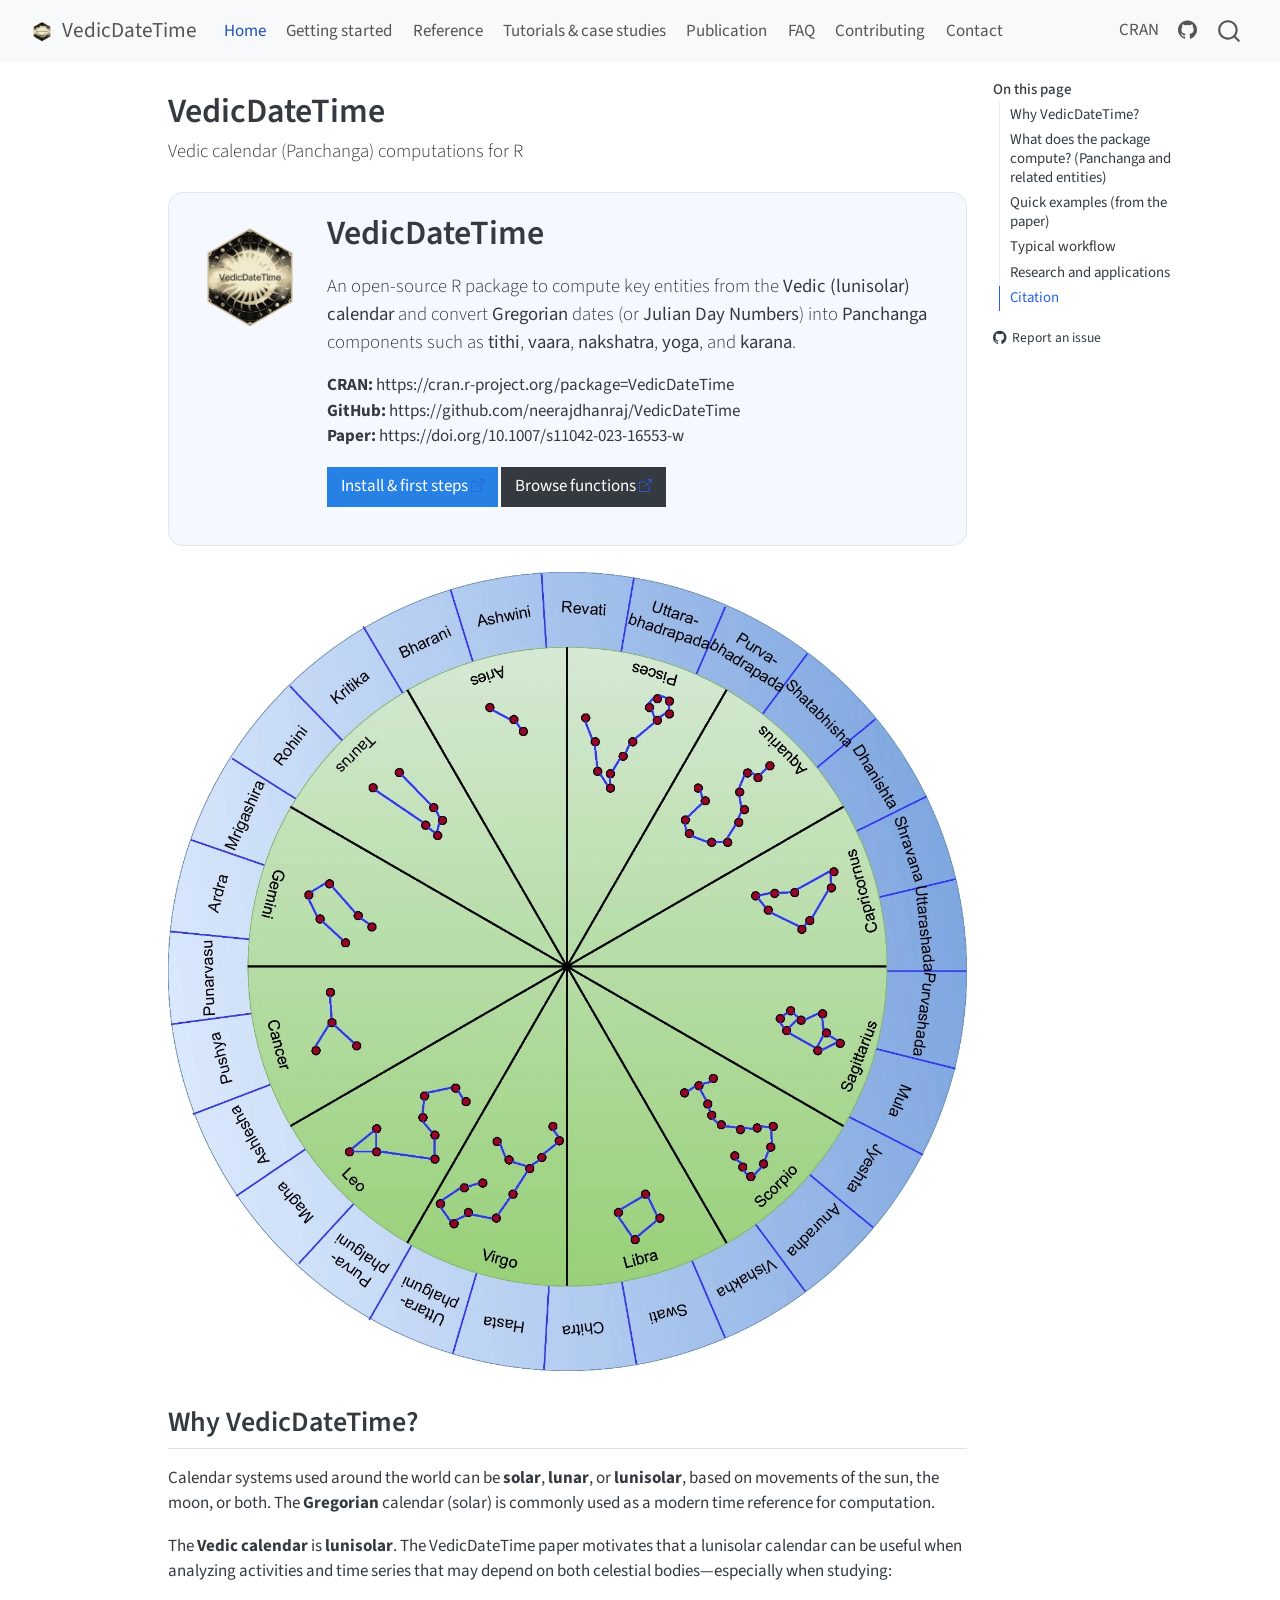
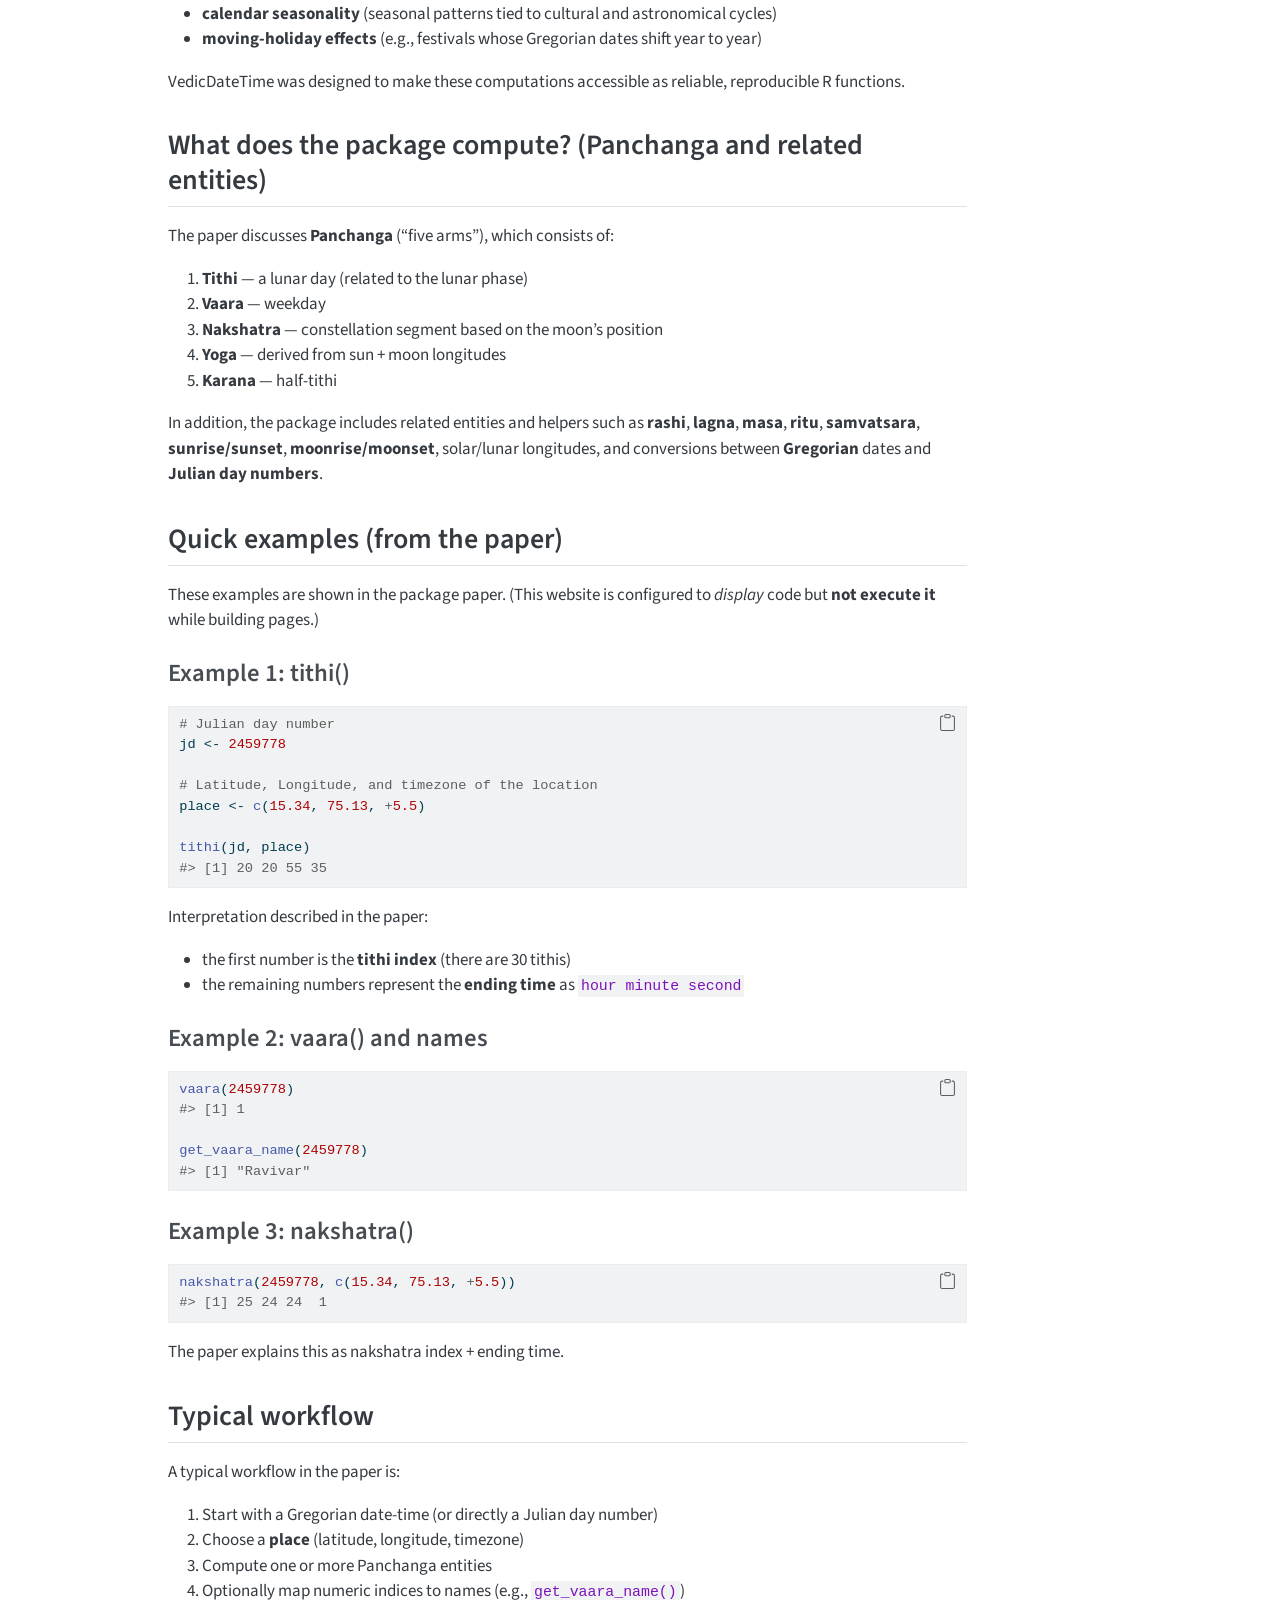
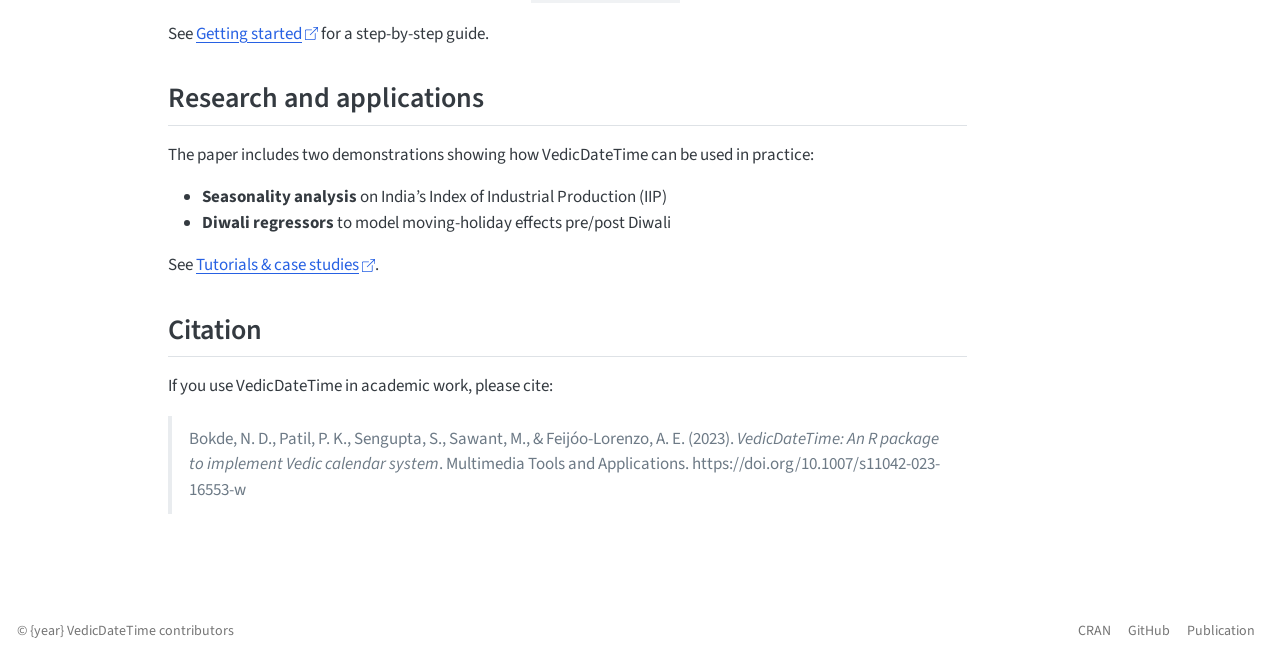
==== docs/index.html @ 9e8a294d "new" ====
<!DOCTYPE html>
<html xmlns="http://www.w3.org/1999/xhtml" lang="en" xml:lang="en"><head>

<meta charset="utf-8">
<meta name="generator" content="quarto-1.9.37">

<meta name="viewport" content="width=device-width, initial-scale=1.0, user-scalable=yes">


<title>VedicDateTime</title>
<style>
/* Default styles provided by pandoc.
** See https://pandoc.org/MANUAL.html#variables-for-html for config info.
*/
code{white-space: pre-wrap;}
span.smallcaps{font-variant: small-caps;}
div.columns{display: flex; gap: min(4vw, 1.5em);}
div.column{flex: auto; overflow-x: auto;}
div.hanging-indent{margin-left: 1.5em; text-indent: -1.5em;}
ul.task-list{list-style: none;}
ul.task-list li input[type="checkbox"] {
  width: 0.8em;
  margin: 0 0.8em 0.2em -1em; /* quarto-specific, see https://github.com/quarto-dev/quarto-cli/issues/4556 */ 
  vertical-align: middle;
}
/* CSS for syntax highlighting */
html { -webkit-text-size-adjust: 100%; }
pre > code.sourceCode { white-space: pre; position: relative; }
pre > code.sourceCode > span { display: inline-block; line-height: 1.25; }
pre > code.sourceCode > span:empty { height: 1.2em; }
.sourceCode { overflow: visible; }
code.sourceCode > span { color: inherit; text-decoration: inherit; }
div.sourceCode { margin: 1em 0; }
pre.sourceCode { margin: 0; }
@media screen {
div.sourceCode { overflow: auto; }
}
@media print {
pre > code.sourceCode { white-space: pre-wrap; }
pre > code.sourceCode > span { text-indent: -5em; padding-left: 5em; }
}
pre.numberSource code
  { counter-reset: source-line 0; }
pre.numberSource code > span
  { position: relative; left: -4em; counter-increment: source-line; }
pre.numberSource code > span > a:first-child::before
  { content: counter(source-line);
    position: relative; left: -1em; text-align: right; vertical-align: baseline;
    border: none; display: inline-block;
    -webkit-touch-callout: none; -webkit-user-select: none;
    -khtml-user-select: none; -moz-user-select: none;
    -ms-user-select: none; user-select: none;
    padding: 0 4px; width: 4em;
  }
pre.numberSource { margin-left: 3em;  padding-left: 4px; }
div.sourceCode
  {   }
@media screen {
pre > code.sourceCode > span > a:first-child::before { text-decoration: underline; }
}
</style>


<script src="site_libs/quarto-nav/quarto-nav.js"></script>
<script src="site_libs/quarto-nav/headroom.min.js"></script>
<script src="site_libs/clipboard/clipboard.min.js"></script>
<script src="site_libs/quarto-search/autocomplete.umd.js"></script>
<script src="site_libs/quarto-search/fuse.min.js"></script>
<script src="site_libs/quarto-search/quarto-search.js"></script>
<meta name="quarto:offset" content="./">
<link href="./assets/VedicDateTimeLOGO2.png" rel="icon" type="image/png">
<script src="site_libs/quarto-html/quarto.js" type="module"></script>
<script src="site_libs/quarto-html/tabsets/tabsets.js" type="module"></script>
<script src="site_libs/quarto-html/popper.min.js"></script>
<script src="site_libs/quarto-html/tippy.umd.min.js"></script>
<script src="site_libs/quarto-html/anchor.min.js"></script>
<link href="site_libs/quarto-html/tippy.css" rel="stylesheet">
<link href="site_libs/quarto-html/quarto-syntax-highlighting-7f8f88aac4f3542376d5c11b86a4c14d.css" rel="stylesheet" id="quarto-text-highlighting-styles">
<script src="site_libs/bootstrap/bootstrap.min.js"></script>
<link href="site_libs/bootstrap/bootstrap-icons.css" rel="stylesheet">
<link href="site_libs/bootstrap/bootstrap-2c169b83e1fc2996b25bcc8774810429.min.css" rel="stylesheet" append-hash="true" id="quarto-bootstrap" data-mode="light">
<script id="quarto-search-options" type="application/json">{
  "location": "navbar",
  "copy-button": false,
  "collapse-after": 3,
  "panel-placement": "end",
  "type": "overlay",
  "limit": 50,
  "keyboard-shortcut": [
    "f",
    "/",
    "s"
  ],
  "show-item-context": false,
  "language": {
    "search-no-results-text": "No results",
    "search-matching-documents-text": "matching documents",
    "search-copy-link-title": "Copy link to search",
    "search-hide-matches-text": "Hide additional matches",
    "search-more-match-text": "more match in this document",
    "search-more-matches-text": "more matches in this document",
    "search-clear-button-title": "Clear",
    "search-text-placeholder": "",
    "search-detached-cancel-button-title": "Cancel",
    "search-submit-button-title": "Submit",
    "search-label": "Search"
  }
}</script>


<link rel="stylesheet" href="styles.css">
</head>

<body class="nav-fixed quarto-light">

<div id="quarto-search-results"></div>
  <header id="quarto-header" class="headroom fixed-top">
    <nav class="navbar navbar-expand-lg " data-bs-theme="dark">
      <div class="navbar-container container-fluid">
      <div class="navbar-brand-container mx-auto">
    <a href="./index.html" class="navbar-brand navbar-brand-logo">
    <img src="./assets/VedicDateTimeLOGO2.png" alt="" class="navbar-logo light-content">
    <img src="./assets/VedicDateTimeLOGO2.png" alt="" class="navbar-logo dark-content">
    </a>
    <a class="navbar-brand" href="./index.html">
    <span class="navbar-title">VedicDateTime</span>
    </a>
  </div>
            <div id="quarto-search" class="" title="Search"></div>
          <button class="navbar-toggler" type="button" data-bs-toggle="collapse" data-bs-target="#navbarCollapse" aria-controls="navbarCollapse" role="menu" aria-expanded="false" aria-label="Toggle navigation" onclick="if (window.quartoToggleHeadroom) { window.quartoToggleHeadroom(); }">
  <span class="navbar-toggler-icon"></span>
</button>
          <div class="collapse navbar-collapse" id="navbarCollapse">
            <ul class="navbar-nav navbar-nav-scroll me-auto">
  <li class="nav-item">
    <a class="nav-link active" href="./index.html" aria-current="page"> 
<span class="menu-text">Home</span></a>
  </li>  
  <li class="nav-item">
    <a class="nav-link" href="./getting-started.html"> 
<span class="menu-text">Getting started</span></a>
  </li>  
  <li class="nav-item">
    <a class="nav-link" href="./reference.html"> 
<span class="menu-text">Reference</span></a>
  </li>  
  <li class="nav-item">
    <a class="nav-link" href="./articles.html"> 
<span class="menu-text">Tutorials &amp; case studies</span></a>
  </li>  
  <li class="nav-item">
    <a class="nav-link" href="./publications.html"> 
<span class="menu-text">Publication</span></a>
  </li>  
  <li class="nav-item">
    <a class="nav-link" href="./faq.html"> 
<span class="menu-text">FAQ</span></a>
  </li>  
  <li class="nav-item">
    <a class="nav-link" href="./contributing.html"> 
<span class="menu-text">Contributing</span></a>
  </li>  
  <li class="nav-item">
    <a class="nav-link" href="./contact.html"> 
<span class="menu-text">Contact</span></a>
  </li>  
</ul>
            <ul class="navbar-nav navbar-nav-scroll ms-auto">
  <li class="nav-item">
    <a class="nav-link" href="https://cran.r-project.org/package=VedicDateTime"> 
<span class="menu-text">CRAN</span></a>
  </li>  
  <li class="nav-item compact">
    <a class="nav-link" href="https://github.com/neerajdhanraj/VedicDateTime"> <i class="bi bi-github" role="img">
</i> 
<span class="menu-text"></span></a>
  </li>  
</ul>
          </div> <!-- /navcollapse -->
            <div class="quarto-navbar-tools">
</div>
      </div> <!-- /container-fluid -->
    </nav>
</header>
<!-- content -->
<div id="quarto-content" class="quarto-container page-columns page-rows-contents page-layout-article page-navbar">
<!-- sidebar -->
<!-- margin-sidebar -->
    <div id="quarto-margin-sidebar" class="sidebar margin-sidebar">
        <nav id="TOC" role="doc-toc" class="toc-active">
    <h2 id="toc-title">On this page</h2>
   
  <ul>
  <li><a href="#why-vedicdatetime" id="toc-why-vedicdatetime" class="nav-link active" data-scroll-target="#why-vedicdatetime">Why VedicDateTime?</a></li>
  <li><a href="#what-does-the-package-compute-panchanga-and-related-entities" id="toc-what-does-the-package-compute-panchanga-and-related-entities" class="nav-link" data-scroll-target="#what-does-the-package-compute-panchanga-and-related-entities">What does the package compute? (Panchanga and related entities)</a></li>
  <li><a href="#quick-examples-from-the-paper" id="toc-quick-examples-from-the-paper" class="nav-link" data-scroll-target="#quick-examples-from-the-paper">Quick examples (from the paper)</a>
  <ul class="collapse">
  <li><a href="#example-1-tithi" id="toc-example-1-tithi" class="nav-link" data-scroll-target="#example-1-tithi">Example 1: tithi()</a></li>
  <li><a href="#example-2-vaara-and-names" id="toc-example-2-vaara-and-names" class="nav-link" data-scroll-target="#example-2-vaara-and-names">Example 2: vaara() and names</a></li>
  <li><a href="#example-3-nakshatra" id="toc-example-3-nakshatra" class="nav-link" data-scroll-target="#example-3-nakshatra">Example 3: nakshatra()</a></li>
  </ul></li>
  <li><a href="#typical-workflow" id="toc-typical-workflow" class="nav-link" data-scroll-target="#typical-workflow">Typical workflow</a></li>
  <li><a href="#research-and-applications" id="toc-research-and-applications" class="nav-link" data-scroll-target="#research-and-applications">Research and applications</a></li>
  <li><a href="#citation" id="toc-citation" class="nav-link" data-scroll-target="#citation">Citation</a></li>
  </ul>
<div class="toc-actions"><ul><li><a href="https://github.com/neerajdhanraj/VedicDateTime/issues/new" class="toc-action"><i class="bi bi-github"></i>Report an issue</a></li></ul></div></nav>
    </div>
<!-- main -->
<main class="content" id="quarto-document-content">

<header id="title-block-header" class="quarto-title-block default">
<div class="quarto-title">
<h1 class="title">VedicDateTime</h1>
<p class="subtitle lead">Vedic calendar (Panchanga) computations for R</p>
</div>



<div class="quarto-title-meta">

    
  
    
  </div>
  


</header>


<div class="hero">
<p><img src="assets/VedicDateTimeLOGO2.png" class="img-fluid" width="120"></p>
<section id="vedicdatetime" class="level1">
<h1>VedicDateTime</h1>
<p class="lead">
An open-source R package to compute key entities from the <b>Vedic (lunisolar) calendar</b> and convert <b>Gregorian</b> dates (or <b>Julian Day Numbers</b>) into <b>Panchanga</b> components such as <b>tithi</b>, <b>vaara</b>, <b>nakshatra</b>, <b>yoga</b>, and <b>karana</b>.
</p>
<p><strong>CRAN:</strong> https://cran.r-project.org/package=VedicDateTime<br>
<strong>GitHub:</strong> https://github.com/neerajdhanraj/VedicDateTime<br>
<strong>Paper:</strong> https://doi.org/10.1007/s11042-023-16553-w</p>
<p><a href="./getting-started.html" class="btn btn-primary">Install &amp; first steps</a> <a href="./reference.html" class="btn btn-secondary">Browse functions</a></p>
</section>
</div>
<p><img src="assets/clipboard-2026-05-11_10-09-35.png" class="img-fluid" alt="Screenshot"></p>
<section id="why-vedicdatetime" class="level2">
<h2 class="anchored" data-anchor-id="why-vedicdatetime">Why VedicDateTime?</h2>
<p>Calendar systems used around the world can be <strong>solar</strong>, <strong>lunar</strong>, or <strong>lunisolar</strong>, based on movements of the sun, the moon, or both. The <strong>Gregorian</strong> calendar (solar) is commonly used as a modern time reference for computation.</p>
<p>The <strong>Vedic calendar</strong> is <strong>lunisolar</strong>. The VedicDateTime paper motivates that a lunisolar calendar can be useful when analyzing activities and time series that may depend on both celestial bodies—especially when studying:</p>
<ul>
<li><strong>calendar seasonality</strong> (seasonal patterns tied to cultural and astronomical cycles)</li>
<li><strong>moving-holiday effects</strong> (e.g., festivals whose Gregorian dates shift year to year)</li>
</ul>
<p>VedicDateTime was designed to make these computations accessible as reliable, reproducible R functions.</p>
</section>
<section id="what-does-the-package-compute-panchanga-and-related-entities" class="level2">
<h2 class="anchored" data-anchor-id="what-does-the-package-compute-panchanga-and-related-entities">What does the package compute? (Panchanga and related entities)</h2>
<p>The paper discusses <strong>Panchanga</strong> (“five arms”), which consists of:</p>
<ol type="1">
<li><strong>Tithi</strong> — a lunar day (related to the lunar phase)</li>
<li><strong>Vaara</strong> — weekday</li>
<li><strong>Nakshatra</strong> — constellation segment based on the moon’s position</li>
<li><strong>Yoga</strong> — derived from sun + moon longitudes</li>
<li><strong>Karana</strong> — half-tithi</li>
</ol>
<p>In addition, the package includes related entities and helpers such as <strong>rashi</strong>, <strong>lagna</strong>, <strong>masa</strong>, <strong>ritu</strong>, <strong>samvatsara</strong>, <strong>sunrise/sunset</strong>, <strong>moonrise/moonset</strong>, solar/lunar longitudes, and conversions between <strong>Gregorian</strong> dates and <strong>Julian day numbers</strong>.</p>
</section>
<section id="quick-examples-from-the-paper" class="level2">
<h2 class="anchored" data-anchor-id="quick-examples-from-the-paper">Quick examples (from the paper)</h2>
<p>These examples are shown in the package paper. (This website is configured to <em>display</em> code but <strong>not execute it</strong> while building pages.)</p>
<section id="example-1-tithi" class="level3">
<h3 class="anchored" data-anchor-id="example-1-tithi">Example 1: tithi()</h3>
<div class="code-copy-outer-scaffold"><div class="sourceCode" id="cb1"><pre class="sourceCode r code-with-copy"><code class="sourceCode r"><span id="cb1-1"><a href="#cb1-1" aria-hidden="true" tabindex="-1"></a><span class="co"># Julian day number</span></span>
<span id="cb1-2"><a href="#cb1-2" aria-hidden="true" tabindex="-1"></a>jd <span class="ot">&lt;-</span> <span class="dv">2459778</span></span>
<span id="cb1-3"><a href="#cb1-3" aria-hidden="true" tabindex="-1"></a></span>
<span id="cb1-4"><a href="#cb1-4" aria-hidden="true" tabindex="-1"></a><span class="co"># Latitude, Longitude, and timezone of the location</span></span>
<span id="cb1-5"><a href="#cb1-5" aria-hidden="true" tabindex="-1"></a>place <span class="ot">&lt;-</span> <span class="fu">c</span>(<span class="fl">15.34</span>, <span class="fl">75.13</span>, <span class="sc">+</span><span class="fl">5.5</span>)</span>
<span id="cb1-6"><a href="#cb1-6" aria-hidden="true" tabindex="-1"></a></span>
<span id="cb1-7"><a href="#cb1-7" aria-hidden="true" tabindex="-1"></a><span class="fu">tithi</span>(jd, place)</span>
<span id="cb1-8"><a href="#cb1-8" aria-hidden="true" tabindex="-1"></a><span class="co">#&gt; [1] 20 20 55 35</span></span></code></pre></div><button title="Copy to Clipboard" class="code-copy-button"><i class="bi"></i></button></div>
<p>Interpretation described in the paper:</p>
<ul>
<li>the first number is the <strong>tithi index</strong> (there are 30 tithis)</li>
<li>the remaining numbers represent the <strong>ending time</strong> as <code>hour minute second</code></li>
</ul>
</section>
<section id="example-2-vaara-and-names" class="level3">
<h3 class="anchored" data-anchor-id="example-2-vaara-and-names">Example 2: vaara() and names</h3>
<div class="code-copy-outer-scaffold"><div class="sourceCode" id="cb2"><pre class="sourceCode r code-with-copy"><code class="sourceCode r"><span id="cb2-1"><a href="#cb2-1" aria-hidden="true" tabindex="-1"></a><span class="fu">vaara</span>(<span class="dv">2459778</span>)</span>
<span id="cb2-2"><a href="#cb2-2" aria-hidden="true" tabindex="-1"></a><span class="co">#&gt; [1] 1</span></span>
<span id="cb2-3"><a href="#cb2-3" aria-hidden="true" tabindex="-1"></a></span>
<span id="cb2-4"><a href="#cb2-4" aria-hidden="true" tabindex="-1"></a><span class="fu">get_vaara_name</span>(<span class="dv">2459778</span>)</span>
<span id="cb2-5"><a href="#cb2-5" aria-hidden="true" tabindex="-1"></a><span class="co">#&gt; [1] "Ravivar"</span></span></code></pre></div><button title="Copy to Clipboard" class="code-copy-button"><i class="bi"></i></button></div>
</section>
<section id="example-3-nakshatra" class="level3">
<h3 class="anchored" data-anchor-id="example-3-nakshatra">Example 3: nakshatra()</h3>
<div class="code-copy-outer-scaffold"><div class="sourceCode" id="cb3"><pre class="sourceCode r code-with-copy"><code class="sourceCode r"><span id="cb3-1"><a href="#cb3-1" aria-hidden="true" tabindex="-1"></a><span class="fu">nakshatra</span>(<span class="dv">2459778</span>, <span class="fu">c</span>(<span class="fl">15.34</span>, <span class="fl">75.13</span>, <span class="sc">+</span><span class="fl">5.5</span>))</span>
<span id="cb3-2"><a href="#cb3-2" aria-hidden="true" tabindex="-1"></a><span class="co">#&gt; [1] 25 24 24  1</span></span></code></pre></div><button title="Copy to Clipboard" class="code-copy-button"><i class="bi"></i></button></div>
<p>The paper explains this as nakshatra index + ending time.</p>
</section>
</section>
<section id="typical-workflow" class="level2">
<h2 class="anchored" data-anchor-id="typical-workflow">Typical workflow</h2>
<p>A typical workflow in the paper is:</p>
<ol type="1">
<li>Start with a Gregorian date-time (or directly a Julian day number)</li>
<li>Choose a <strong>place</strong> (latitude, longitude, timezone)</li>
<li>Compute one or more Panchanga entities</li>
<li>Optionally map numeric indices to names (e.g., <code>get_vaara_name()</code>)</li>
</ol>
<p>See <a href="./getting-started.html">Getting started</a> for a step-by-step guide.</p>
</section>
<section id="research-and-applications" class="level2">
<h2 class="anchored" data-anchor-id="research-and-applications">Research and applications</h2>
<p>The paper includes two demonstrations showing how VedicDateTime can be used in practice:</p>
<ul>
<li><strong>Seasonality analysis</strong> on India’s Index of Industrial Production (IIP)</li>
<li><strong>Diwali regressors</strong> to model moving-holiday effects pre/post Diwali</li>
</ul>
<p>See <a href="./articles.html">Tutorials &amp; case studies</a>.</p>
</section>
<section id="citation" class="level2">
<h2 class="anchored" data-anchor-id="citation">Citation</h2>
<p>If you use VedicDateTime in academic work, please cite:</p>
<blockquote class="blockquote">
<p>Bokde, N. D., Patil, P. K., Sengupta, S., Sawant, M., &amp; Feijóo-Lorenzo, A. E. (2023). <em>VedicDateTime: An R package to implement Vedic calendar system</em>. Multimedia Tools and Applications. https://doi.org/10.1007/s11042-023-16553-w</p>
</blockquote>


</section>

</main> <!-- /main -->
<script id="quarto-html-after-body" type="application/javascript">
  window.document.addEventListener("DOMContentLoaded", function (event) {
    const icon = "";
    const anchorJS = new window.AnchorJS();
    anchorJS.options = {
      placement: 'right',
      icon: icon
    };
    anchorJS.add('.anchored');
    const isCodeAnnotation = (el) => {
      for (const clz of el.classList) {
        if (clz.startsWith('code-annotation-')) {                     
          return true;
        }
      }
      return false;
    }
    const onCopySuccess = function(e) {
      // button target
      const button = e.trigger;
      // don't keep focus
      button.blur();
      // flash "checked"
      button.classList.add('code-copy-button-checked');
      var currentTitle = button.getAttribute("title");
      button.setAttribute("title", "Copied!");
      let tooltip;
      if (window.bootstrap) {
        button.setAttribute("data-bs-toggle", "tooltip");
        button.setAttribute("data-bs-placement", "left");
        button.setAttribute("data-bs-title", "Copied!");
        tooltip = new bootstrap.Tooltip(button, 
          { trigger: "manual", 
            customClass: "code-copy-button-tooltip",
            offset: [0, -8]});
        tooltip.show();    
      }
      setTimeout(function() {
        if (tooltip) {
          tooltip.hide();
          button.removeAttribute("data-bs-title");
          button.removeAttribute("data-bs-toggle");
          button.removeAttribute("data-bs-placement");
        }
        button.setAttribute("title", currentTitle);
        button.classList.remove('code-copy-button-checked');
      }, 1000);
      // clear code selection
      e.clearSelection();
    }
    const getTextToCopy = function(trigger) {
      const outerScaffold = trigger.parentElement.cloneNode(true);
      const codeEl = outerScaffold.querySelector('code');
      for (const childEl of codeEl.children) {
        if (isCodeAnnotation(childEl)) {
          childEl.remove();
        }
      }
      return codeEl.innerText;
    }
    const clipboard = new window.ClipboardJS('.code-copy-button:not([data-in-quarto-modal])', {
      text: getTextToCopy
    });
    clipboard.on('success', onCopySuccess);
    if (window.document.getElementById('quarto-embedded-source-code-modal')) {
      const clipboardModal = new window.ClipboardJS('.code-copy-button[data-in-quarto-modal]', {
        text: getTextToCopy,
        container: window.document.getElementById('quarto-embedded-source-code-modal')
      });
      clipboardModal.on('success', onCopySuccess);
    }
      var localhostRegex = new RegExp(/^(?:http|https):\/\/localhost\:?[0-9]*\//);
      var mailtoRegex = new RegExp(/^mailto:/);
        var filterRegex = new RegExp("https:\/\/neerajdhanraj\.github\.io\/VedicDateTime\/");
      var isInternal = (href) => {
          return filterRegex.test(href) || localhostRegex.test(href) || mailtoRegex.test(href);
      }
      // Inspect non-navigation links and adorn them if external
     var links = window.document.querySelectorAll('a[href]:not(.nav-link):not(.navbar-brand):not(.toc-action):not(.sidebar-link):not(.sidebar-item-toggle):not(.pagination-link):not(.no-external):not([aria-hidden]):not(.dropdown-item):not(.quarto-navigation-tool):not(.about-link)');
      for (var i=0; i<links.length; i++) {
        const link = links[i];
        if (!isInternal(link.href)) {
          // undo the damage that might have been done by quarto-nav.js in the case of
          // links that we want to consider external
          if (link.dataset.originalHref !== undefined) {
            link.href = link.dataset.originalHref;
          }
            // target, if specified
            link.setAttribute("target", "_blank");
            if (link.getAttribute("rel") === null) {
              link.setAttribute("rel", "noopener");
            }
            // default icon
            link.classList.add("external");
        }
      }
    function tippyHover(el, contentFn, onTriggerFn, onUntriggerFn) {
      const config = {
        allowHTML: true,
        maxWidth: 500,
        delay: 100,
        arrow: false,
        appendTo: function(el) {
            return el.parentElement;
        },
        interactive: true,
        interactiveBorder: 10,
        theme: 'quarto',
        placement: 'bottom-start',
      };
      if (contentFn) {
        config.content = contentFn;
      }
      if (onTriggerFn) {
        config.onTrigger = onTriggerFn;
      }
      if (onUntriggerFn) {
        config.onUntrigger = onUntriggerFn;
      }
      window.tippy(el, config); 
    }
    const noterefs = window.document.querySelectorAll('a[role="doc-noteref"]');
    for (var i=0; i<noterefs.length; i++) {
      const ref = noterefs[i];
      tippyHover(ref, function() {
        // use id or data attribute instead here
        let href = ref.getAttribute('data-footnote-href') || ref.getAttribute('href');
        try { href = new URL(href).hash; } catch {}
        const id = href.replace(/^#\/?/, "");
        const note = window.document.getElementById(id);
        if (note) {
          return note.innerHTML;
        } else {
          return "";
        }
      });
    }
    const xrefs = window.document.querySelectorAll('a.quarto-xref');
    const processXRef = (id, note) => {
      // Strip column container classes
      const stripColumnClz = (el) => {
        el.classList.remove("page-full", "page-columns");
        if (el.children) {
          for (const child of el.children) {
            stripColumnClz(child);
          }
        }
      }
      stripColumnClz(note)
      if (id === null || id.startsWith('sec-')) {
        // Special case sections, only their first couple elements
        const container = document.createElement("div");
        if (note.children && note.children.length > 2) {
          container.appendChild(note.children[0].cloneNode(true));
          for (let i = 1; i < note.children.length; i++) {
            const child = note.children[i];
            if (child.tagName === "P" && child.innerText === "") {
              continue;
            } else {
              container.appendChild(child.cloneNode(true));
              break;
            }
          }
          if (window.Quarto?.typesetMath) {
            window.Quarto.typesetMath(container);
          }
          return container.innerHTML
        } else {
          if (window.Quarto?.typesetMath) {
            window.Quarto.typesetMath(note);
          }
          return note.innerHTML;
        }
      } else {
        // Remove any anchor links if they are present
        const anchorLink = note.querySelector('a.anchorjs-link');
        if (anchorLink) {
          anchorLink.remove();
        }
        if (window.Quarto?.typesetMath) {
          window.Quarto.typesetMath(note);
        }
        if (note.classList.contains("callout")) {
          return note.outerHTML;
        } else {
          return note.innerHTML;
        }
      }
    }
    for (var i=0; i<xrefs.length; i++) {
      const xref = xrefs[i];
      tippyHover(xref, undefined, function(instance) {
        instance.disable();
        let url = xref.getAttribute('href');
        let hash = undefined; 
        if (url.startsWith('#')) {
          hash = url;
        } else {
          try { hash = new URL(url).hash; } catch {}
        }
        if (hash) {
          const id = hash.replace(/^#\/?/, "");
          const note = window.document.getElementById(id);
          if (note !== null) {
            try {
              const html = processXRef(id, note.cloneNode(true));
              instance.setContent(html);
            } finally {
              instance.enable();
              instance.show();
            }
          } else {
            // See if we can fetch this
            fetch(url.split('#')[0])
            .then(res => res.text())
            .then(html => {
              const parser = new DOMParser();
              const htmlDoc = parser.parseFromString(html, "text/html");
              const note = htmlDoc.getElementById(id);
              if (note !== null) {
                const html = processXRef(id, note);
                instance.setContent(html);
              } 
            }).finally(() => {
              instance.enable();
              instance.show();
            });
          }
        } else {
          // See if we can fetch a full url (with no hash to target)
          // This is a special case and we should probably do some content thinning / targeting
          fetch(url)
          .then(res => res.text())
          .then(html => {
            const parser = new DOMParser();
            const htmlDoc = parser.parseFromString(html, "text/html");
            const note = htmlDoc.querySelector('main.content');
            if (note !== null) {
              // This should only happen for chapter cross references
              // (since there is no id in the URL)
              // remove the first header
              if (note.children.length > 0 && note.children[0].tagName === "HEADER") {
                note.children[0].remove();
              }
              const html = processXRef(null, note);
              instance.setContent(html);
            } 
          }).finally(() => {
            instance.enable();
            instance.show();
          });
        }
      }, function(instance) {
      });
    }
        let selectedAnnoteEl;
        const selectorForAnnotation = ( cell, annotation) => {
          let cellAttr = 'data-code-cell="' + cell + '"';
          let lineAttr = 'data-code-annotation="' +  annotation + '"';
          const selector = 'span[' + cellAttr + '][' + lineAttr + ']';
          return selector;
        }
        const selectCodeLines = (annoteEl) => {
          const doc = window.document;
          const targetCell = annoteEl.getAttribute("data-target-cell");
          const targetAnnotation = annoteEl.getAttribute("data-target-annotation");
          const annoteSpan = window.document.querySelector(selectorForAnnotation(targetCell, targetAnnotation));
          const lines = annoteSpan.getAttribute("data-code-lines").split(",");
          const lineIds = lines.map((line) => {
            return targetCell + "-" + line;
          })
          let top = null;
          let height = null;
          let parent = null;
          if (lineIds.length > 0) {
              //compute the position of the single el (top and bottom and make a div)
              const el = window.document.getElementById(lineIds[0]);
              top = el.offsetTop;
              height = el.offsetHeight;
              parent = el.parentElement.parentElement;
            if (lineIds.length > 1) {
              const lastEl = window.document.getElementById(lineIds[lineIds.length - 1]);
              const bottom = lastEl.offsetTop + lastEl.offsetHeight;
              height = bottom - top;
            }
            if (top !== null && height !== null && parent !== null) {
              // cook up a div (if necessary) and position it 
              let div = window.document.getElementById("code-annotation-line-highlight");
              if (div === null) {
                div = window.document.createElement("div");
                div.setAttribute("id", "code-annotation-line-highlight");
                div.style.position = 'absolute';
                parent.appendChild(div);
              }
              div.style.top = top - 2 + "px";
              div.style.height = height + 4 + "px";
              div.style.left = 0;
              let gutterDiv = window.document.getElementById("code-annotation-line-highlight-gutter");
              if (gutterDiv === null) {
                gutterDiv = window.document.createElement("div");
                gutterDiv.setAttribute("id", "code-annotation-line-highlight-gutter");
                gutterDiv.style.position = 'absolute';
                const codeCell = window.document.getElementById(targetCell);
                const gutter = codeCell.querySelector('.code-annotation-gutter');
                gutter.appendChild(gutterDiv);
              }
              gutterDiv.style.top = top - 2 + "px";
              gutterDiv.style.height = height + 4 + "px";
            }
            selectedAnnoteEl = annoteEl;
          }
        };
        const unselectCodeLines = () => {
          const elementsIds = ["code-annotation-line-highlight", "code-annotation-line-highlight-gutter"];
          elementsIds.forEach((elId) => {
            const div = window.document.getElementById(elId);
            if (div) {
              div.remove();
            }
          });
          selectedAnnoteEl = undefined;
        };
          // Handle positioning of the toggle
      window.addEventListener(
        "resize",
        throttle(() => {
          elRect = undefined;
          if (selectedAnnoteEl) {
            selectCodeLines(selectedAnnoteEl);
          }
        }, 10)
      );
      function throttle(fn, ms) {
      let throttle = false;
      let timer;
        return (...args) => {
          if(!throttle) { // first call gets through
              fn.apply(this, args);
              throttle = true;
          } else { // all the others get throttled
              if(timer) clearTimeout(timer); // cancel #2
              timer = setTimeout(() => {
                fn.apply(this, args);
                timer = throttle = false;
              }, ms);
          }
        };
      }
        // Attach click handler to the DT
        const annoteDls = window.document.querySelectorAll('dt[data-target-cell]');
        for (const annoteDlNode of annoteDls) {
          annoteDlNode.addEventListener('click', (event) => {
            const clickedEl = event.target;
            if (clickedEl !== selectedAnnoteEl) {
              unselectCodeLines();
              const activeEl = window.document.querySelector('dt[data-target-cell].code-annotation-active');
              if (activeEl) {
                activeEl.classList.remove('code-annotation-active');
              }
              selectCodeLines(clickedEl);
              clickedEl.classList.add('code-annotation-active');
            } else {
              // Unselect the line
              unselectCodeLines();
              clickedEl.classList.remove('code-annotation-active');
            }
          });
        }
    const findCites = (el) => {
      const parentEl = el.parentElement;
      if (parentEl) {
        const cites = parentEl.dataset.cites;
        if (cites) {
          return {
            el,
            cites: cites.split(' ')
          };
        } else {
          return findCites(el.parentElement)
        }
      } else {
        return undefined;
      }
    };
    var bibliorefs = window.document.querySelectorAll('a[role="doc-biblioref"]');
    for (var i=0; i<bibliorefs.length; i++) {
      const ref = bibliorefs[i];
      const citeInfo = findCites(ref);
      if (citeInfo) {
        tippyHover(citeInfo.el, function() {
          var popup = window.document.createElement('div');
          citeInfo.cites.forEach(function(cite) {
            var citeDiv = window.document.createElement('div');
            citeDiv.classList.add('hanging-indent');
            citeDiv.classList.add('csl-entry');
            var biblioDiv = window.document.getElementById('ref-' + cite);
            if (biblioDiv) {
              citeDiv.innerHTML = biblioDiv.innerHTML;
            }
            popup.appendChild(citeDiv);
          });
          return popup.innerHTML;
        });
      }
    }
  });
  </script>
</div> <!-- /content -->
<footer class="footer">
  <div class="nav-footer">
    <div class="nav-footer-left">
<p>© {year} VedicDateTime contributors</p>
</div>   
    <div class="nav-footer-center">
      &nbsp;
    <div class="toc-actions d-sm-block d-md-none"><ul><li><a href="https://github.com/neerajdhanraj/VedicDateTime/issues/new" class="toc-action"><i class="bi bi-github"></i>Report an issue</a></li></ul></div></div>
    <div class="nav-footer-right">
      <ul class="footer-items list-unstyled">
    <li class="nav-item">
    <a class="nav-link" href="https://cran.r-project.org/package=VedicDateTime">
<p>CRAN</p>
</a>
  </li>  
    <li class="nav-item">
    <a class="nav-link" href="https://github.com/neerajdhanraj/VedicDateTime">
<p>GitHub</p>
</a>
  </li>  
    <li class="nav-item">
    <a class="nav-link" href="./publications.html">
<p>Publication</p>
</a>
  </li>  
</ul>
    </div>
  </div>
</footer>




</body></html>
---- docs/site_libs/quarto-html/tippy.css ----
.tippy-box[data-animation=fade][data-state=hidden]{opacity:0}[data-tippy-root]{max-width:calc(100vw - 10px)}.tippy-box{position:relative;background-color:#333;color:#fff;border-radius:4px;font-size:14px;line-height:1.4;white-space:normal;outline:0;transition-property:transform,visibility,opacity}.tippy-box[data-placement^=top]>.tippy-arrow{bottom:0}.tippy-box[data-placement^=top]>.tippy-arrow:before{bottom:-7px;left:0;border-width:8px 8px 0;border-top-color:initial;transform-origin:center top}.tippy-box[data-placement^=bottom]>.tippy-arrow{top:0}.tippy-box[data-placement^=bottom]>.tippy-arrow:before{top:-7px;left:0;border-width:0 8px 8px;border-bottom-color:initial;transform-origin:center bottom}.tippy-box[data-placement^=left]>.tippy-arrow{right:0}.tippy-box[data-placement^=left]>.tippy-arrow:before{border-width:8px 0 8px 8px;border-left-color:initial;right:-7px;transform-origin:center left}.tippy-box[data-placement^=right]>.tippy-arrow{left:0}.tippy-box[data-placement^=right]>.tippy-arrow:before{left:-7px;border-width:8px 8px 8px 0;border-right-color:initial;transform-origin:center right}.tippy-box[data-inertia][data-state=visible]{transition-timing-function:cubic-bezier(.54,1.5,.38,1.11)}.tippy-arrow{width:16px;height:16px;color:#333}.tippy-arrow:before{content:"";position:absolute;border-color:transparent;border-style:solid}.tippy-content{position:relative;padding:5px 9px;z-index:1}
---- docs/site_libs/quarto-html/quarto-syntax-highlighting-7f8f88aac4f3542376d5c11b86a4c14d.css ----
/* quarto syntax highlight colors */
:root {
  --quarto-hl-ot-color: #003B4F;
  --quarto-hl-at-color: #657422;
  --quarto-hl-ss-color: #20794D;
  --quarto-hl-an-color: #5E5E5E;
  --quarto-hl-fu-color: #4758AB;
  --quarto-hl-st-color: #20794D;
  --quarto-hl-cf-color: #003B4F;
  --quarto-hl-op-color: #5E5E5E;
  --quarto-hl-er-color: #AD0000;
  --quarto-hl-bn-color: #AD0000;
  --quarto-hl-al-color: #AD0000;
  --quarto-hl-va-color: #111111;
  --quarto-hl-bu-color: inherit;
  --quarto-hl-ex-color: inherit;
  --quarto-hl-pp-color: #AD0000;
  --quarto-hl-in-color: #5E5E5E;
  --quarto-hl-vs-color: #20794D;
  --quarto-hl-wa-color: #5E5E5E;
  --quarto-hl-do-color: #5E5E5E;
  --quarto-hl-im-color: #00769E;
  --quarto-hl-ch-color: #20794D;
  --quarto-hl-dt-color: #AD0000;
  --quarto-hl-fl-color: #AD0000;
  --quarto-hl-co-color: #5E5E5E;
  --quarto-hl-cv-color: #5E5E5E;
  --quarto-hl-cn-color: #8f5902;
  --quarto-hl-sc-color: #5E5E5E;
  --quarto-hl-dv-color: #AD0000;
  --quarto-hl-kw-color: #003B4F;
}

/* other quarto variables */
:root {
  --quarto-font-monospace: SFMono-Regular, Menlo, Monaco, Consolas, "Liberation Mono", "Courier New", monospace;
}

/* syntax highlight based on Pandoc's rules */
pre > code.sourceCode > span {
  color: #003B4F;
}

code.sourceCode > span {
  color: #003B4F;
}

div.sourceCode,
div.sourceCode pre.sourceCode {
  color: #003B4F;
}

/* Normal */
code span {
  color: #003B4F;
}

/* Alert */
code span.al {
  color: #AD0000;
  font-style: inherit;
}

/* Annotation */
code span.an {
  color: #5E5E5E;
  font-style: inherit;
}

/* Attribute */
code span.at {
  color: #657422;
  font-style: inherit;
}

/* BaseN */
code span.bn {
  color: #AD0000;
  font-style: inherit;
}

/* BuiltIn */
code span.bu {
  font-style: inherit;
}

/* ControlFlow */
code span.cf {
  color: #003B4F;
  font-weight: bold;
  font-style: inherit;
}

/* Char */
code span.ch {
  color: #20794D;
  font-style: inherit;
}

/* Constant */
code span.cn {
  color: #8f5902;
  font-style: inherit;
}

/* Comment */
code span.co {
  color: #5E5E5E;
  font-style: inherit;
}

/* CommentVar */
code span.cv {
  color: #5E5E5E;
  font-style: italic;
}

/* Documentation */
code span.do {
  color: #5E5E5E;
  font-style: italic;
}

/* DataType */
code span.dt {
  color: #AD0000;
  font-style: inherit;
}

/* DecVal */
code span.dv {
  color: #AD0000;
  font-style: inherit;
}

/* Error */
code span.er {
  color: #AD0000;
  font-style: inherit;
}

/* Extension */
code span.ex {
  font-style: inherit;
}

/* Float */
code span.fl {
  color: #AD0000;
  font-style: inherit;
}

/* Function */
code span.fu {
  color: #4758AB;
  font-style: inherit;
}

/* Import */
code span.im {
  color: #00769E;
  font-style: inherit;
}

/* Information */
code span.in {
  color: #5E5E5E;
  font-style: inherit;
}

/* Keyword */
code span.kw {
  color: #003B4F;
  font-weight: bold;
  font-style: inherit;
}

/* Operator */
code span.op {
  color: #5E5E5E;
  font-style: inherit;
}

/* Other */
code span.ot {
  color: #003B4F;
  font-style: inherit;
}

/* Preprocessor */
code span.pp {
  color: #AD0000;
  font-style: inherit;
}

/* SpecialChar */
code span.sc {
  color: #5E5E5E;
  font-style: inherit;
}

/* SpecialString */
code span.ss {
  color: #20794D;
  font-style: inherit;
}

/* String */
code span.st {
  color: #20794D;
  font-style: inherit;
}

/* Variable */
code span.va {
  color: #111111;
  font-style: inherit;
}

/* VerbatimString */
code span.vs {
  color: #20794D;
  font-style: inherit;
}

/* Warning */
code span.wa {
  color: #5E5E5E;
  font-style: italic;
}

.prevent-inlining {
  content: "</";
}

/*# sourceMappingURL=789ad8cd35626ba772517505b42a116e.css.map */
---- docs/styles.css ----
/* VedicDateTime website custom styling */

/* Layout helpers */
.hero {
  display: grid;
  grid-template-columns: 120px 1fr;
  gap: 1rem;
  padding: 1.25rem;
  border: 1px solid rgba(0,0,0,0.08);
  border-radius: 0.9rem;
  background: rgba(13,110,253,0.04);
  margin-bottom: 1.5rem;
}

.hero img {
  width: 120px;
  height: auto;
}

.hero h1 {
  margin-top: 0;
}

.lead {
  font-size: 1.1rem;
}

.callout-note {
  border-left: 0.35rem solid rgba(13,110,253,0.75);
}

/* Card grid */
.cards {
  display: grid;
  grid-template-columns: repeat(auto-fit, minmax(230px, 1fr));
  gap: 1rem;
  margin: 1rem 0 1.5rem 0;
}

.card {
  border: 1px solid rgba(0,0,0,0.08);
  border-radius: 0.75rem;
  padding: 1rem;
  background: #fff;
}

.card h3 {
  margin-top: 0;
}

.small {
  font-size: 0.95em;
}

/* Improve code block readability */
pre code {
  font-size: 0.92em;
}

/* Make images responsive */
img {
  max-width: 100%;
  height: auto;
}
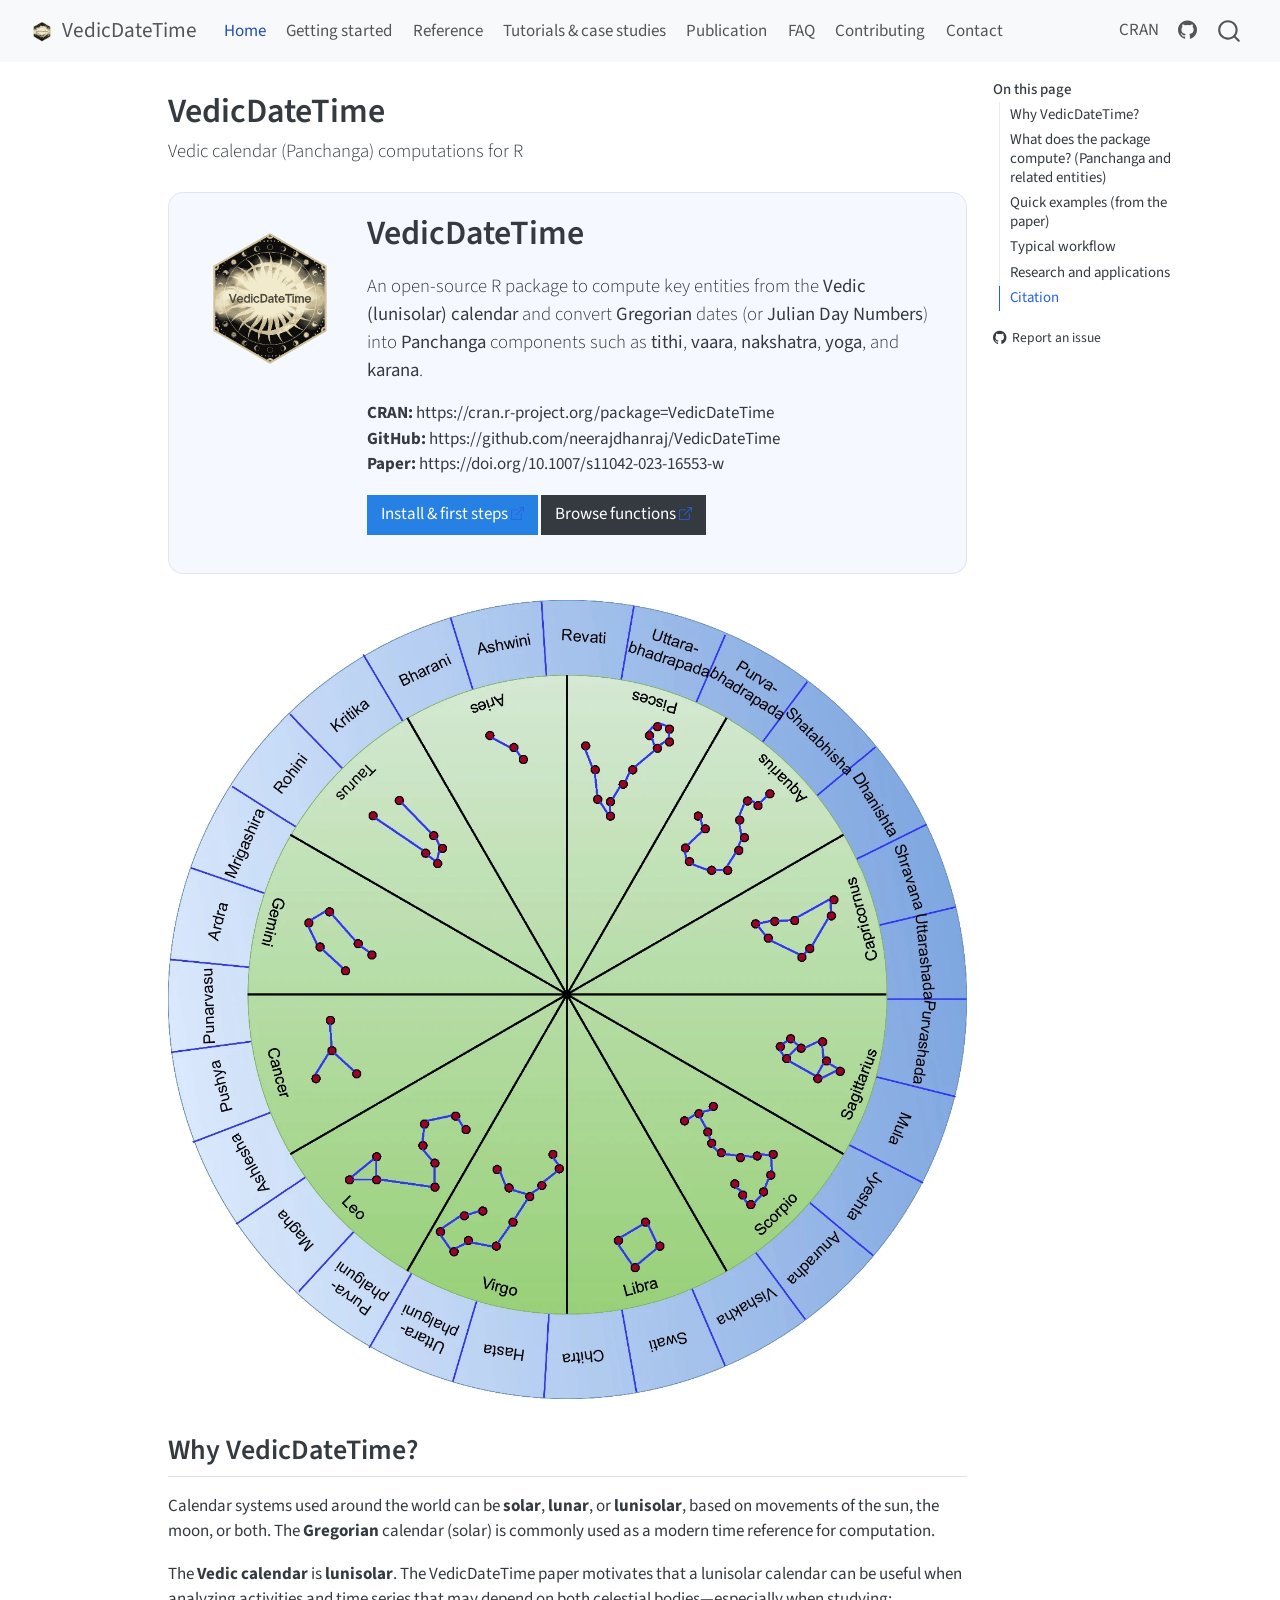
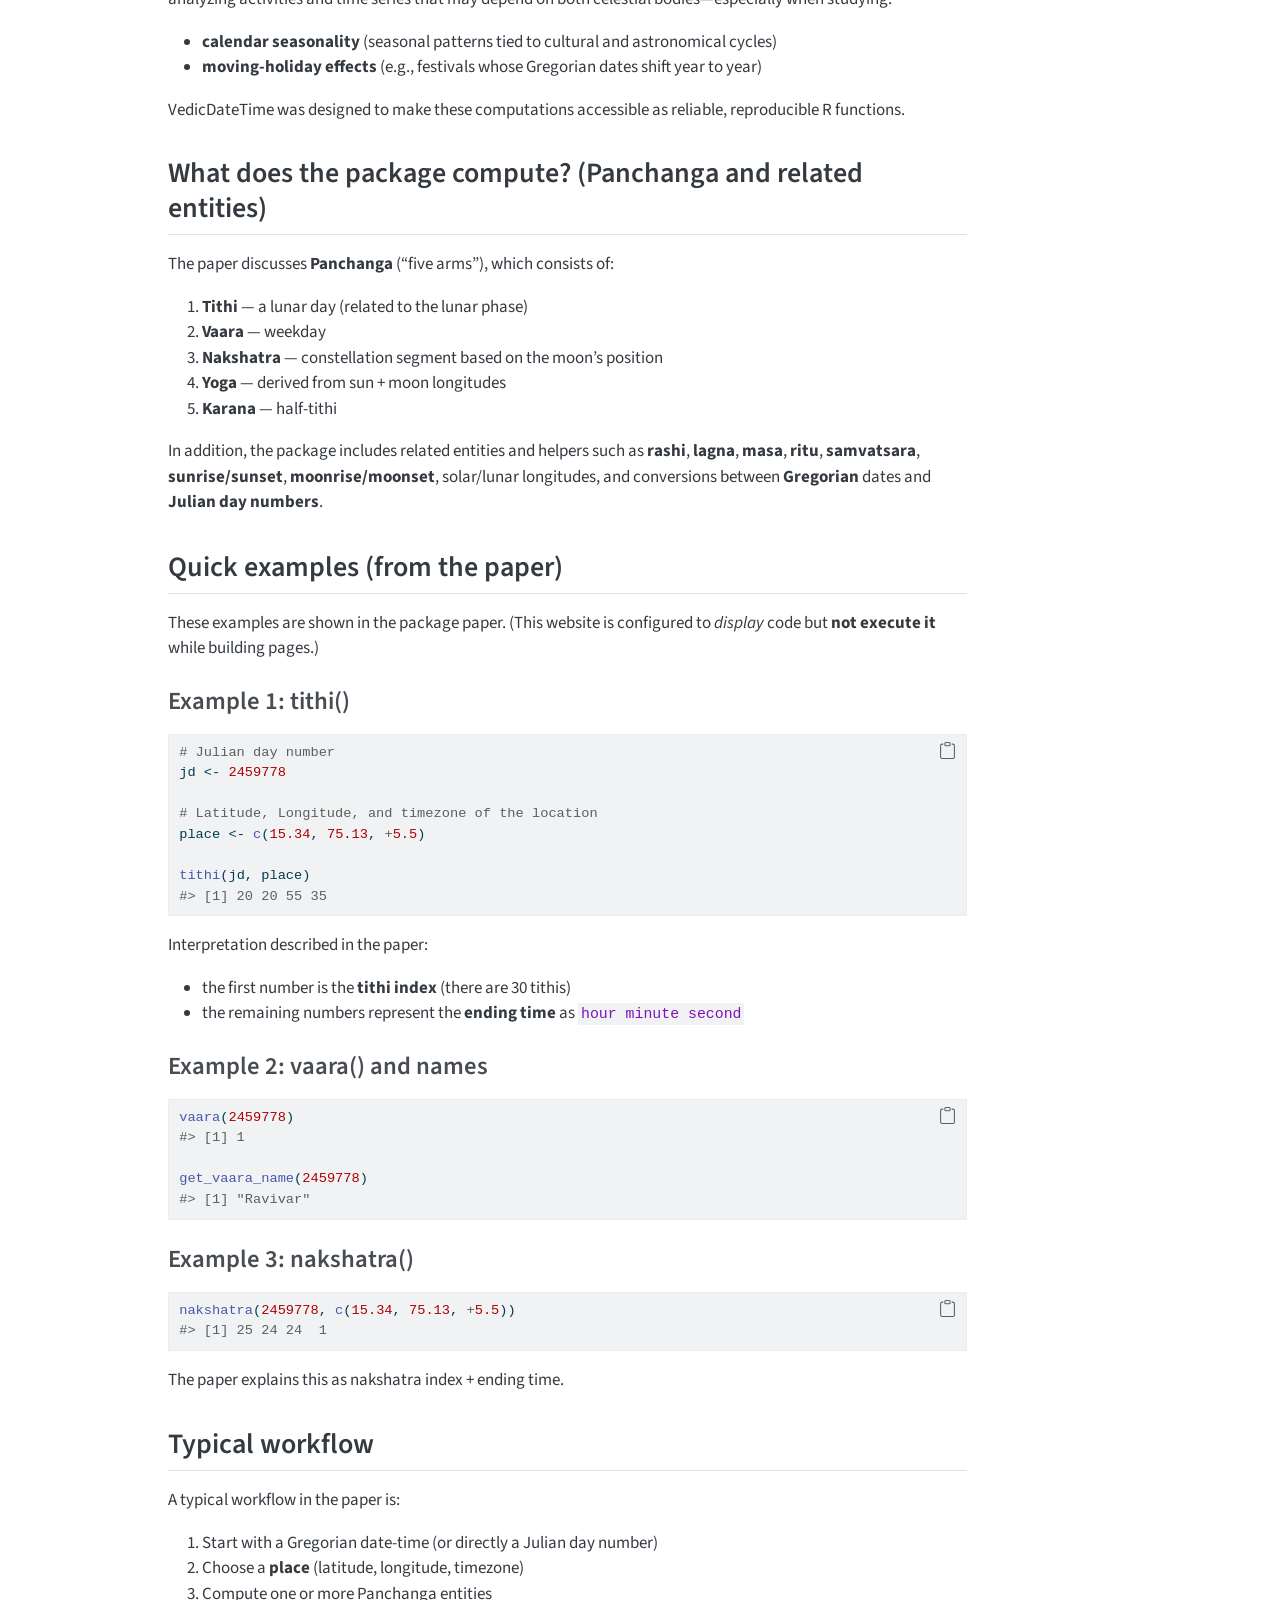
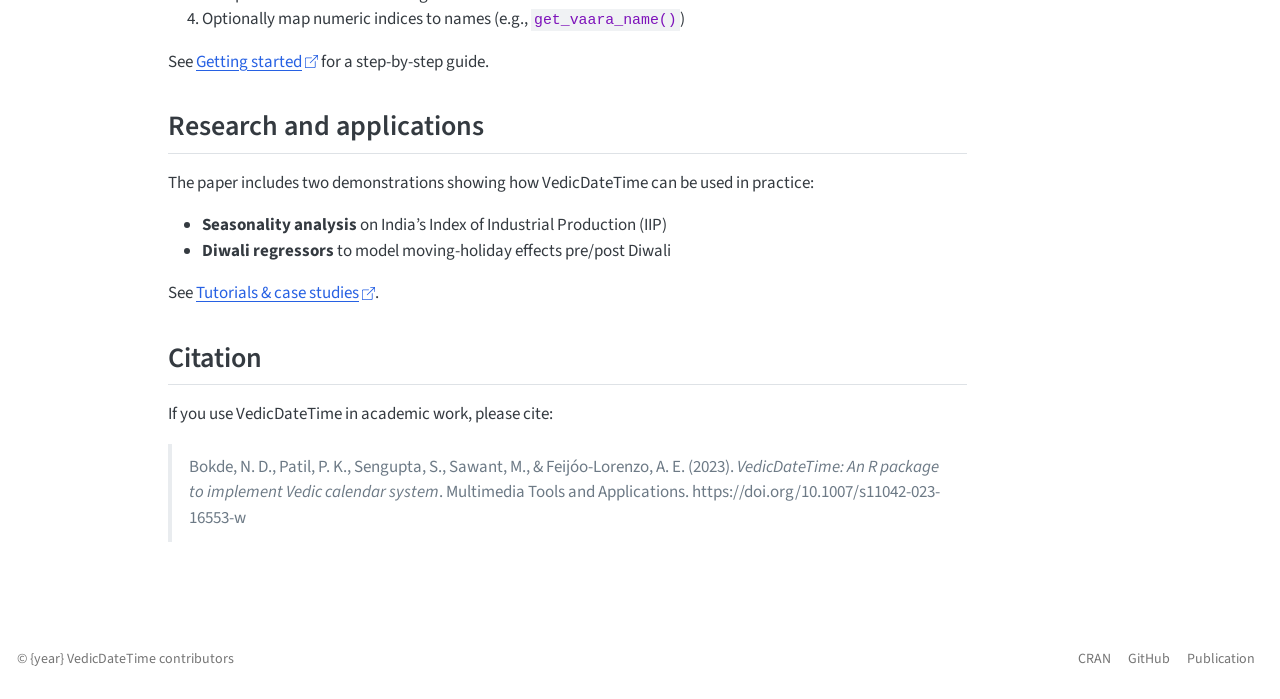
==== commit 4c83f8d1: "new1" ====
--- a/docs/index.html
+++ b/docs/index.html
@@ -229,7 +229,7 @@
 
 
 <div class="hero">
-<p><img src="assets/VedicDateTimeLOGO2.png" class="img-fluid" width="120"></p>
+<p><img src="assets/VedicDateTimeLOGO2.png" class="img-fluid" width="160"></p>
 <section id="vedicdatetime" class="level1">
 <h1>VedicDateTime</h1>
 <p class="lead">
--- a/docs/styles.css
+++ b/docs/styles.css
@@ -3,7 +3,7 @@
 /* Layout helpers */
 .hero {
   display: grid;
-  grid-template-columns: 120px 1fr;
+  grid-template-columns: 160px 1fr;
   gap: 1rem;
   padding: 1.25rem;
   border: 1px solid rgba(0,0,0,0.08);
@@ -13,7 +13,7 @@
 }
 
 .hero img {
-  width: 120px;
+  width: 160px;
   height: auto;
 }
 
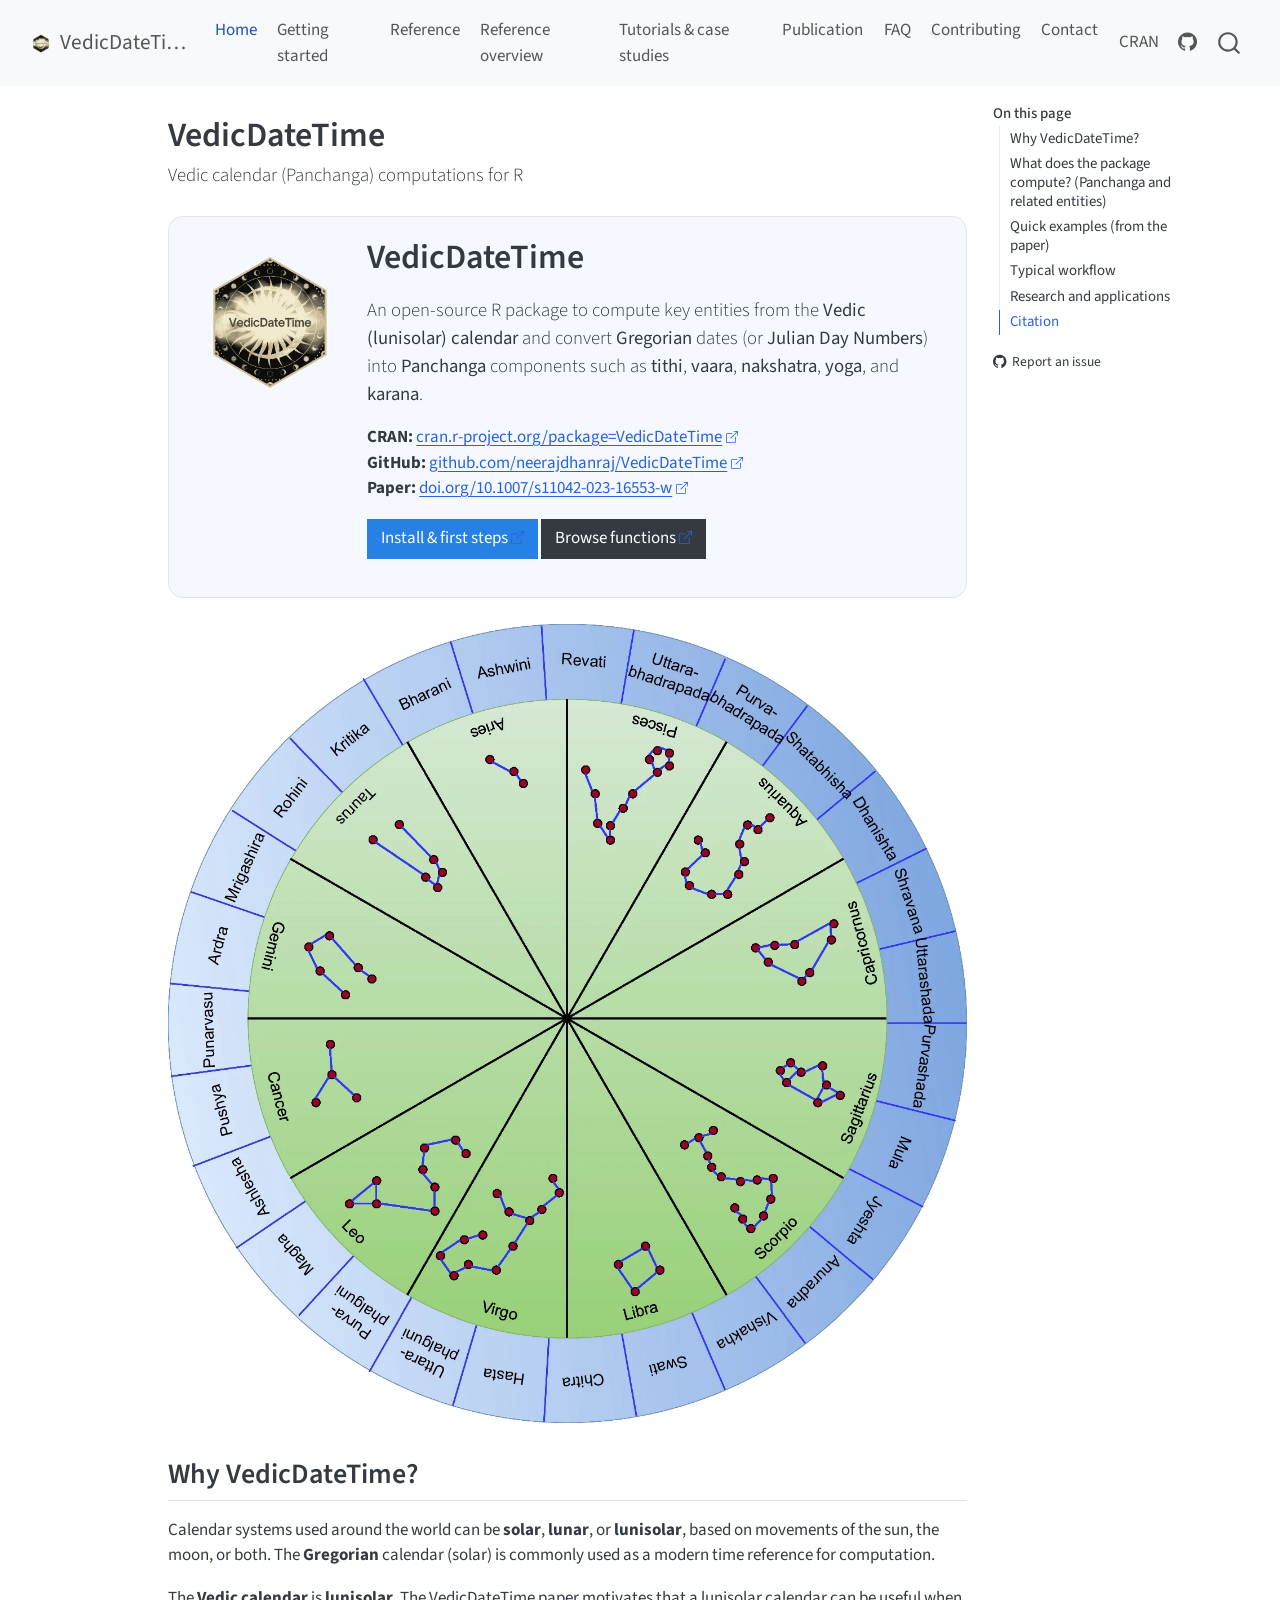
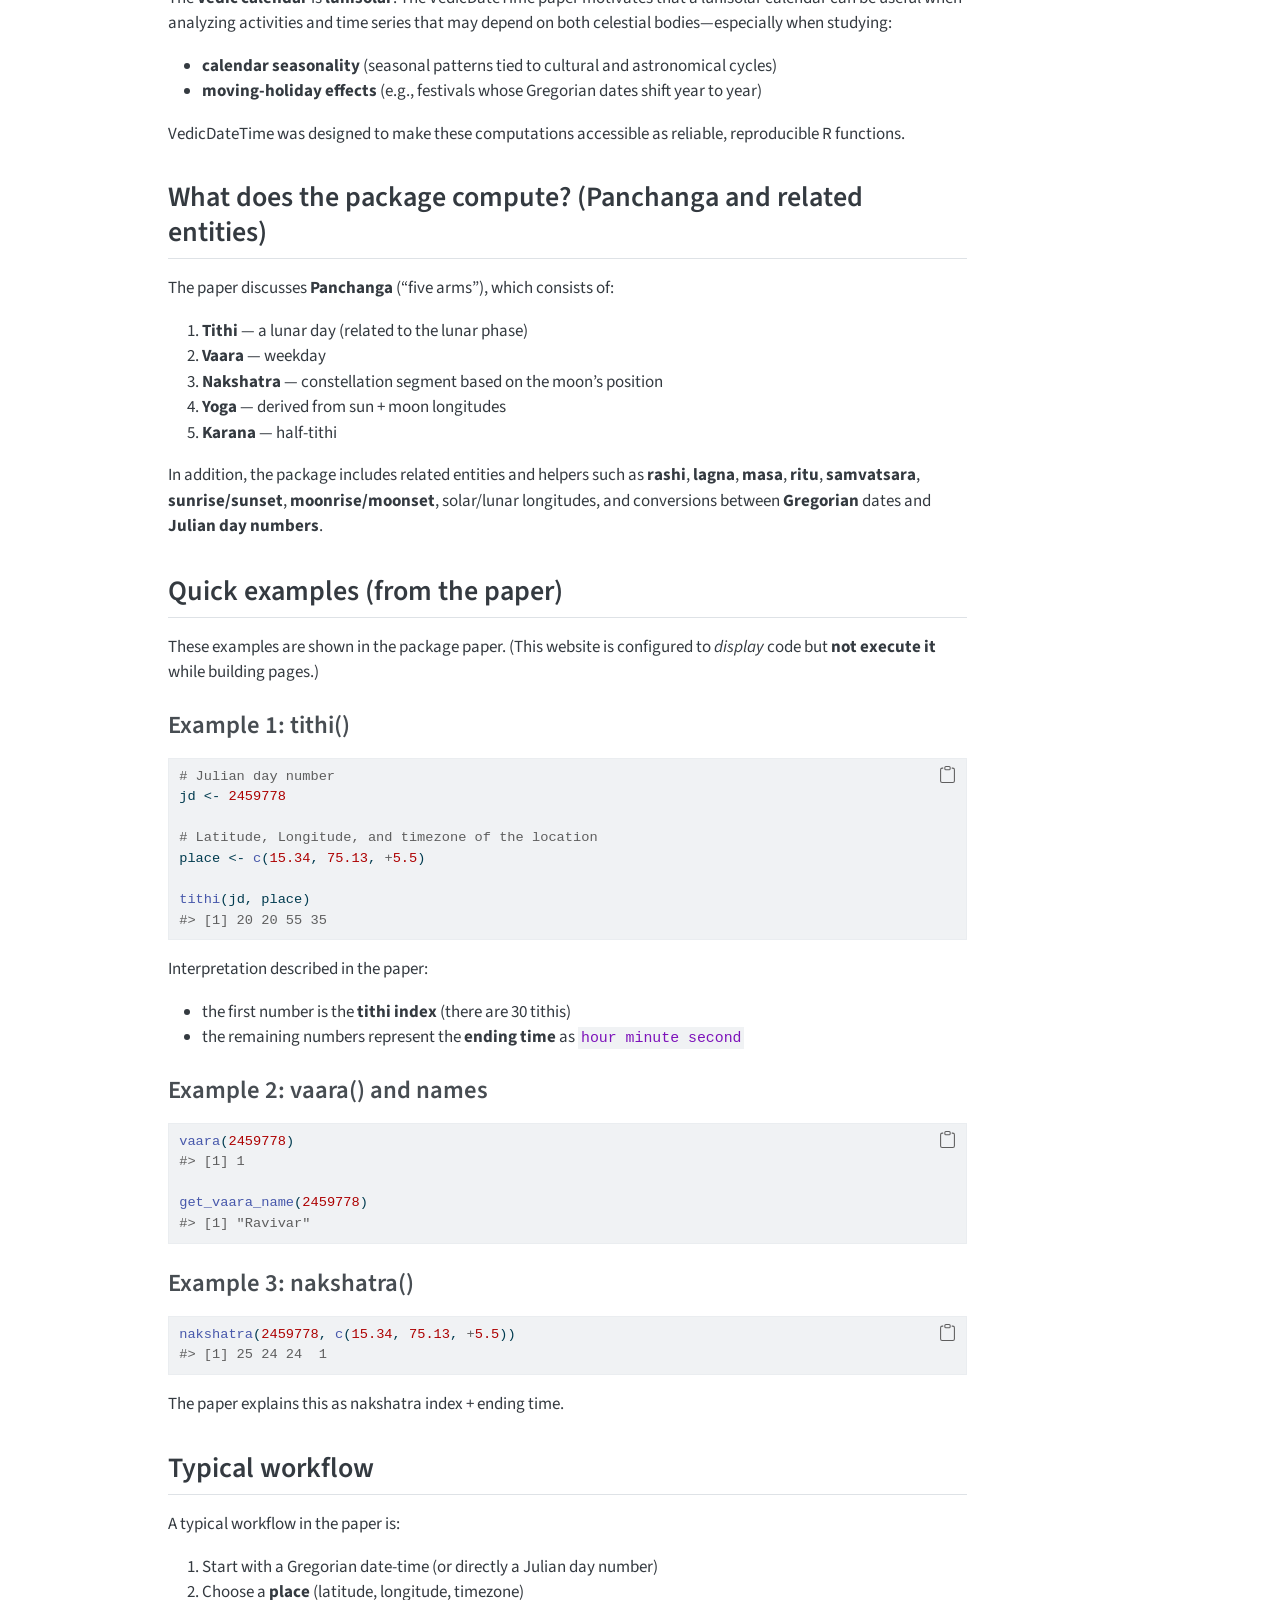
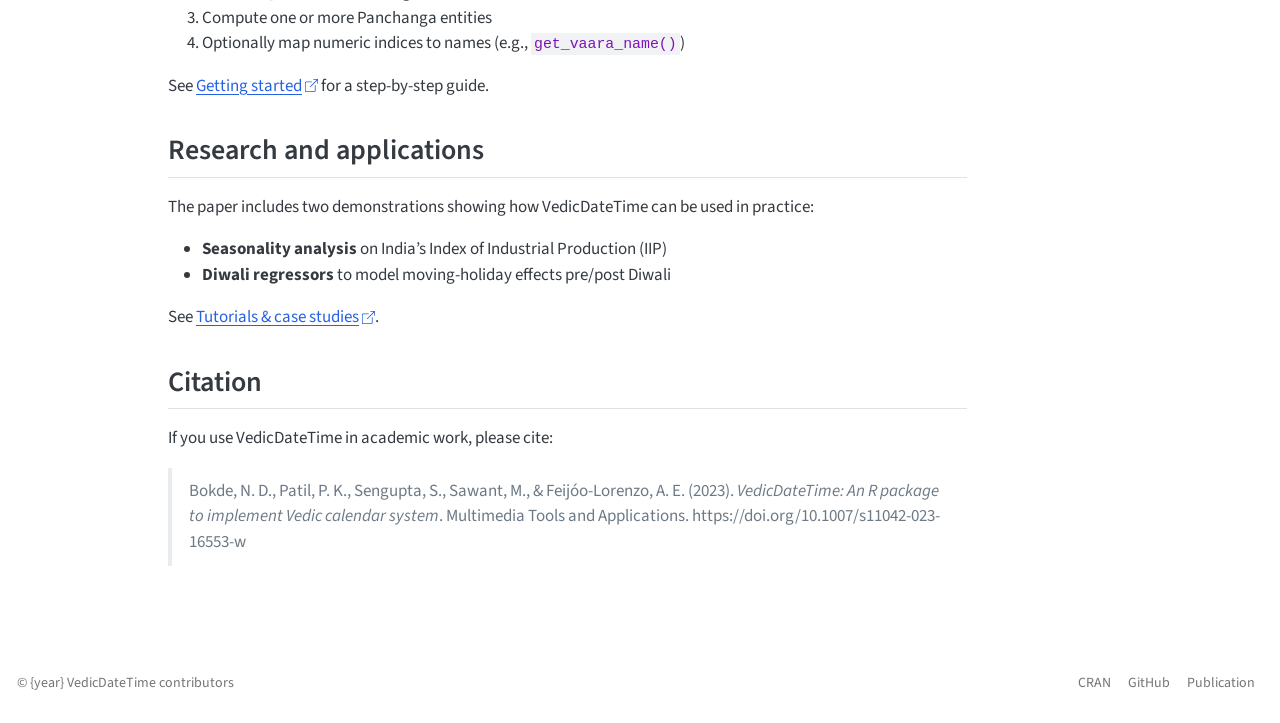
==== commit f6a939cf: "new 2" ====
--- a/docs/index.html
+++ b/docs/index.html
@@ -141,8 +141,12 @@
 <span class="menu-text">Getting started</span></a>
   </li>  
   <li class="nav-item">
+    <a class="nav-link" href="./pkgdown/"> 
+<span class="menu-text">Reference</span></a>
+  </li>  
+  <li class="nav-item">
     <a class="nav-link" href="./reference.html"> 
-<span class="menu-text">Reference</span></a>
+<span class="menu-text">Reference overview</span></a>
   </li>  
   <li class="nav-item">
     <a class="nav-link" href="./articles.html"> 
@@ -235,9 +239,9 @@
 <p class="lead">
 An open-source R package to compute key entities from the <b>Vedic (lunisolar) calendar</b> and convert <b>Gregorian</b> dates (or <b>Julian Day Numbers</b>) into <b>Panchanga</b> components such as <b>tithi</b>, <b>vaara</b>, <b>nakshatra</b>, <b>yoga</b>, and <b>karana</b>.
 </p>
-<p><strong>CRAN:</strong> https://cran.r-project.org/package=VedicDateTime<br>
-<strong>GitHub:</strong> https://github.com/neerajdhanraj/VedicDateTime<br>
-<strong>Paper:</strong> https://doi.org/10.1007/s11042-023-16553-w</p>
+<p><strong>CRAN:</strong> <a href="https://cran.r-project.org/package=VedicDateTime">cran.r-project.org/package=VedicDateTime</a><br>
+<strong>GitHub:</strong> <a href="https://github.com/neerajdhanraj/VedicDateTime">github.com/neerajdhanraj/VedicDateTime</a><br>
+<strong>Paper:</strong> <a href="https://doi.org/10.1007/s11042-023-16553-w">doi.org/10.1007/s11042-023-16553-w</a></p>
 <p><a href="./getting-started.html" class="btn btn-primary">Install &amp; first steps</a> <a href="./reference.html" class="btn btn-secondary">Browse functions</a></p>
 </section>
 </div>
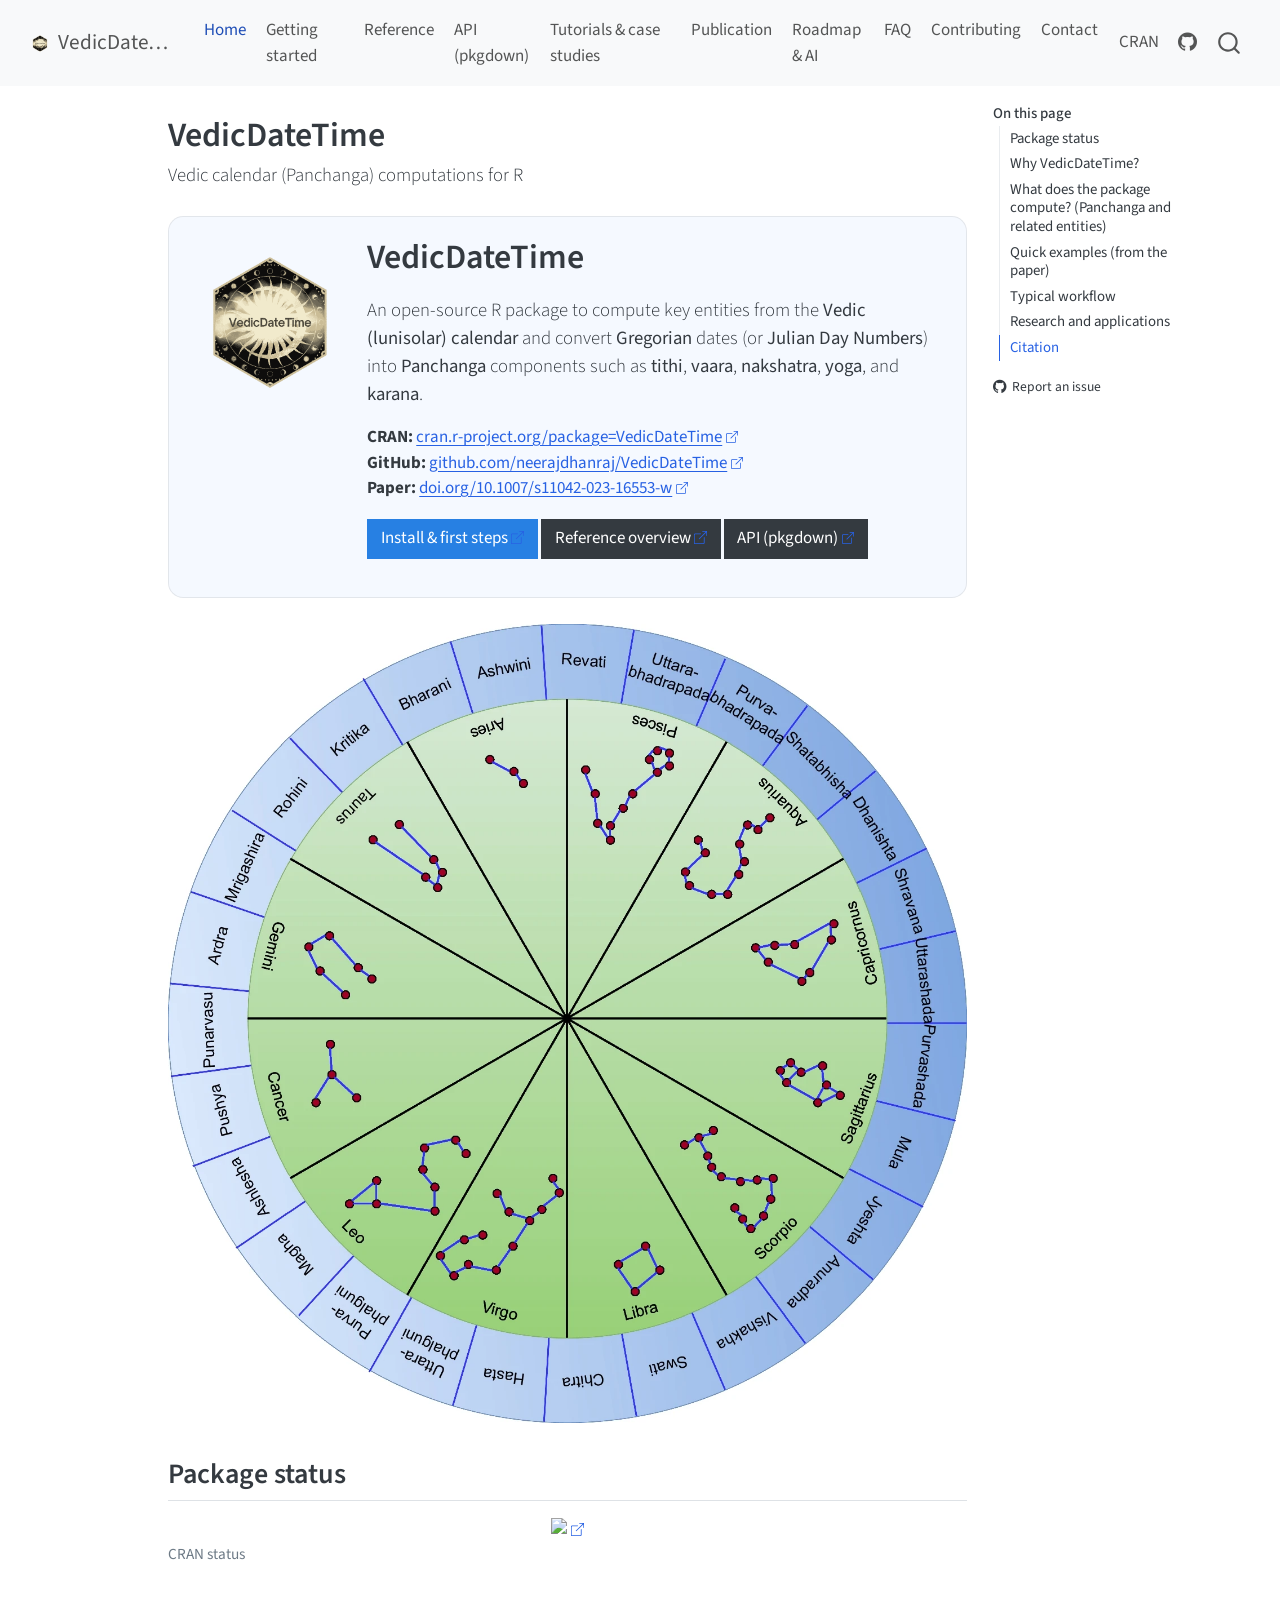
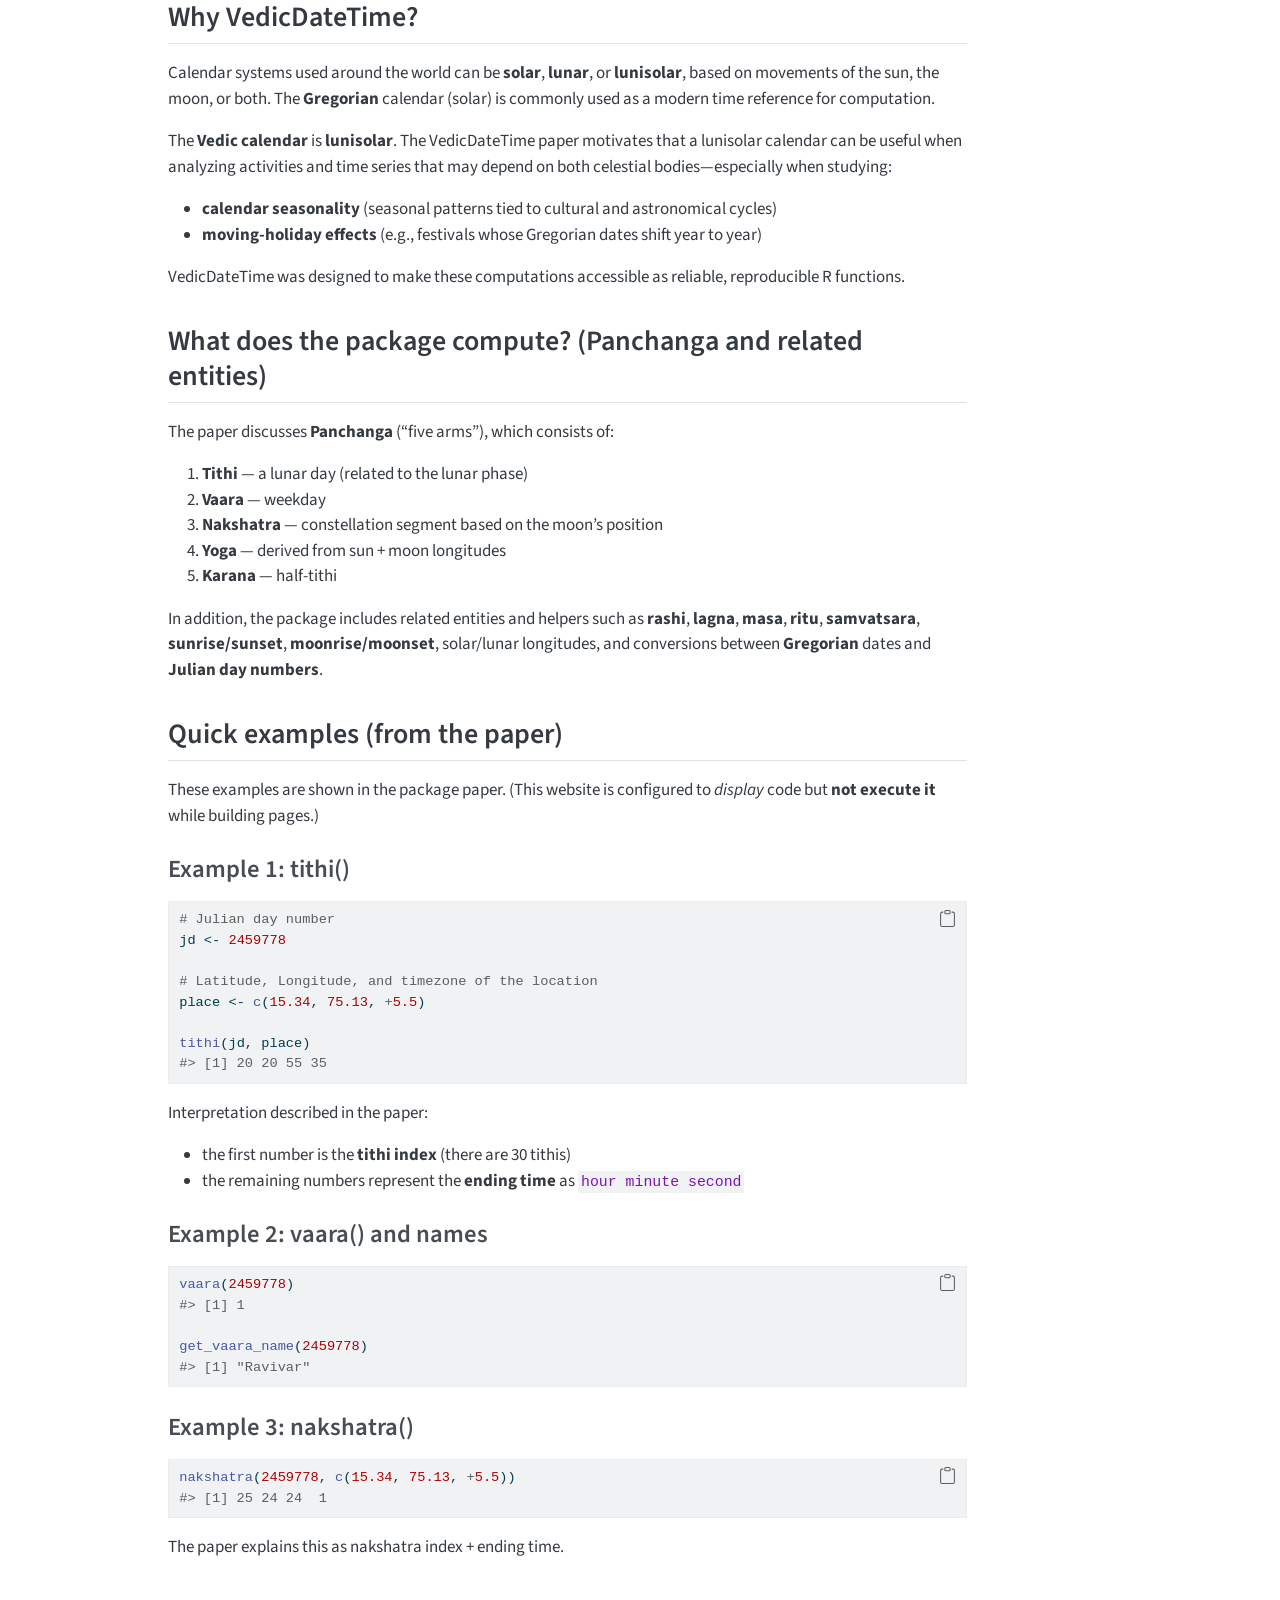
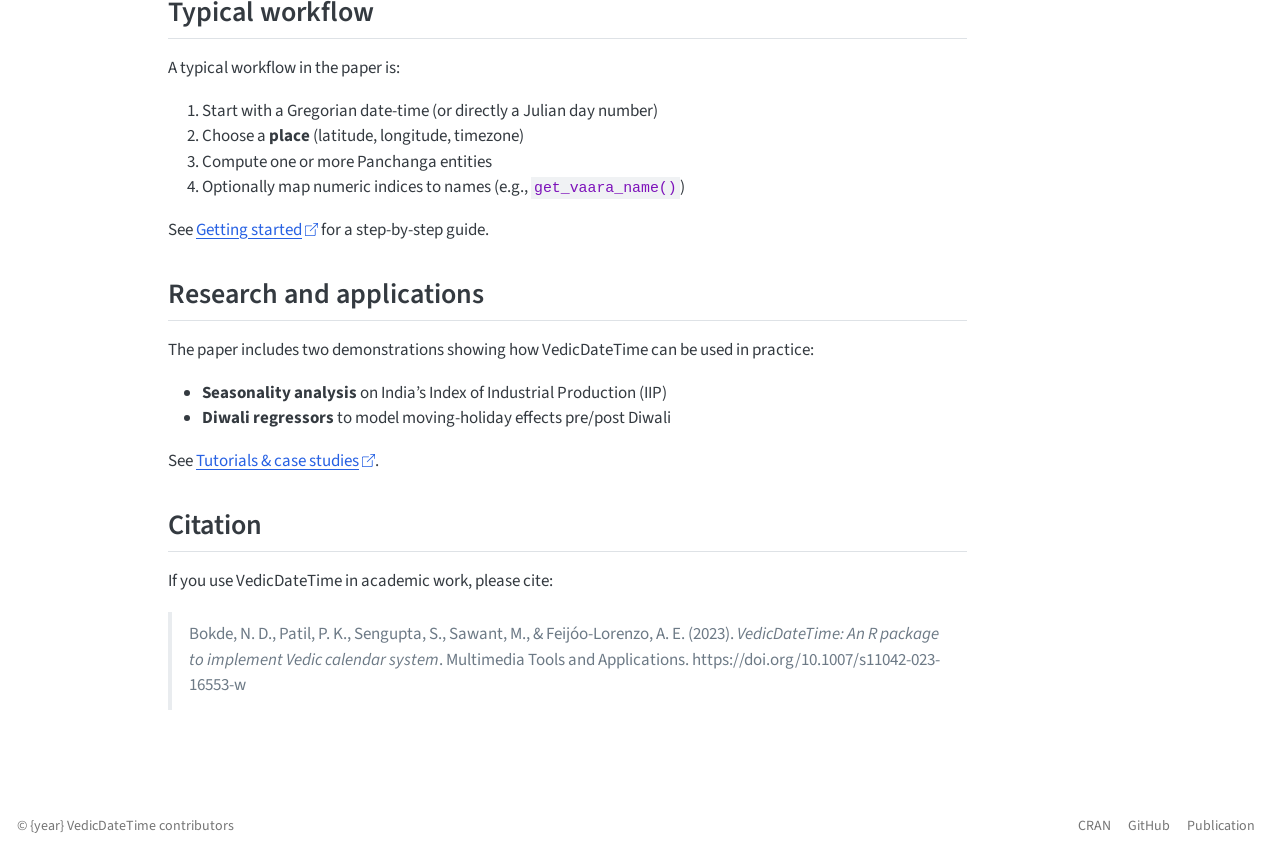
==== commit 0877c705: "new 3" ====
--- a/docs/index.html
+++ b/docs/index.html
@@ -141,12 +141,12 @@
 <span class="menu-text">Getting started</span></a>
   </li>  
   <li class="nav-item">
+    <a class="nav-link" href="./reference.html"> 
+<span class="menu-text">Reference</span></a>
+  </li>  
+  <li class="nav-item">
     <a class="nav-link" href="./pkgdown/"> 
-<span class="menu-text">Reference</span></a>
-  </li>  
-  <li class="nav-item">
-    <a class="nav-link" href="./reference.html"> 
-<span class="menu-text">Reference overview</span></a>
+<span class="menu-text">API (pkgdown)</span></a>
   </li>  
   <li class="nav-item">
     <a class="nav-link" href="./articles.html"> 
@@ -155,6 +155,10 @@
   <li class="nav-item">
     <a class="nav-link" href="./publications.html"> 
 <span class="menu-text">Publication</span></a>
+  </li>  
+  <li class="nav-item">
+    <a class="nav-link" href="./roadmap.html"> 
+<span class="menu-text">Roadmap &amp; AI</span></a>
   </li>  
   <li class="nav-item">
     <a class="nav-link" href="./faq.html"> 
@@ -195,7 +199,8 @@
     <h2 id="toc-title">On this page</h2>
    
   <ul>
-  <li><a href="#why-vedicdatetime" id="toc-why-vedicdatetime" class="nav-link active" data-scroll-target="#why-vedicdatetime">Why VedicDateTime?</a></li>
+  <li><a href="#package-status" id="toc-package-status" class="nav-link active" data-scroll-target="#package-status">Package status</a></li>
+  <li><a href="#why-vedicdatetime" id="toc-why-vedicdatetime" class="nav-link" data-scroll-target="#why-vedicdatetime">Why VedicDateTime?</a></li>
   <li><a href="#what-does-the-package-compute-panchanga-and-related-entities" id="toc-what-does-the-package-compute-panchanga-and-related-entities" class="nav-link" data-scroll-target="#what-does-the-package-compute-panchanga-and-related-entities">What does the package compute? (Panchanga and related entities)</a></li>
   <li><a href="#quick-examples-from-the-paper" id="toc-quick-examples-from-the-paper" class="nav-link" data-scroll-target="#quick-examples-from-the-paper">Quick examples (from the paper)</a>
   <ul class="collapse">
@@ -242,10 +247,19 @@
 <p><strong>CRAN:</strong> <a href="https://cran.r-project.org/package=VedicDateTime">cran.r-project.org/package=VedicDateTime</a><br>
 <strong>GitHub:</strong> <a href="https://github.com/neerajdhanraj/VedicDateTime">github.com/neerajdhanraj/VedicDateTime</a><br>
 <strong>Paper:</strong> <a href="https://doi.org/10.1007/s11042-023-16553-w">doi.org/10.1007/s11042-023-16553-w</a></p>
-<p><a href="./getting-started.html" class="btn btn-primary">Install &amp; first steps</a> <a href="./reference.html" class="btn btn-secondary">Browse functions</a></p>
+<p><a href="./getting-started.html" class="btn btn-primary">Install &amp; first steps</a> <a href="./reference.html" class="btn btn-secondary">Reference overview</a> <a href="pkgdown/" class="btn btn-secondary">API (pkgdown)</a></p>
 </section>
 </div>
 <p><img src="assets/clipboard-2026-05-11_10-09-35.png" class="img-fluid" alt="Screenshot"></p>
+<section id="package-status" class="level2">
+<h2 class="anchored" data-anchor-id="package-status">Package status</h2>
+<div class="quarto-figure quarto-figure-center">
+<figure class="figure">
+<p><a href="https://cran.r-project.org/package=VedicDateTime"><img src="https://www.r-pkg.org/badges/version/VedicDateTime.png" class="img-fluid figure-img"></a></p>
+<figcaption>CRAN status</figcaption>
+</figure>
+</div>
+</section>
 <section id="why-vedicdatetime" class="level2">
 <h2 class="anchored" data-anchor-id="why-vedicdatetime">Why VedicDateTime?</h2>
 <p>Calendar systems used around the world can be <strong>solar</strong>, <strong>lunar</strong>, or <strong>lunisolar</strong>, based on movements of the sun, the moon, or both. The <strong>Gregorian</strong> calendar (solar) is commonly used as a modern time reference for computation.</p>
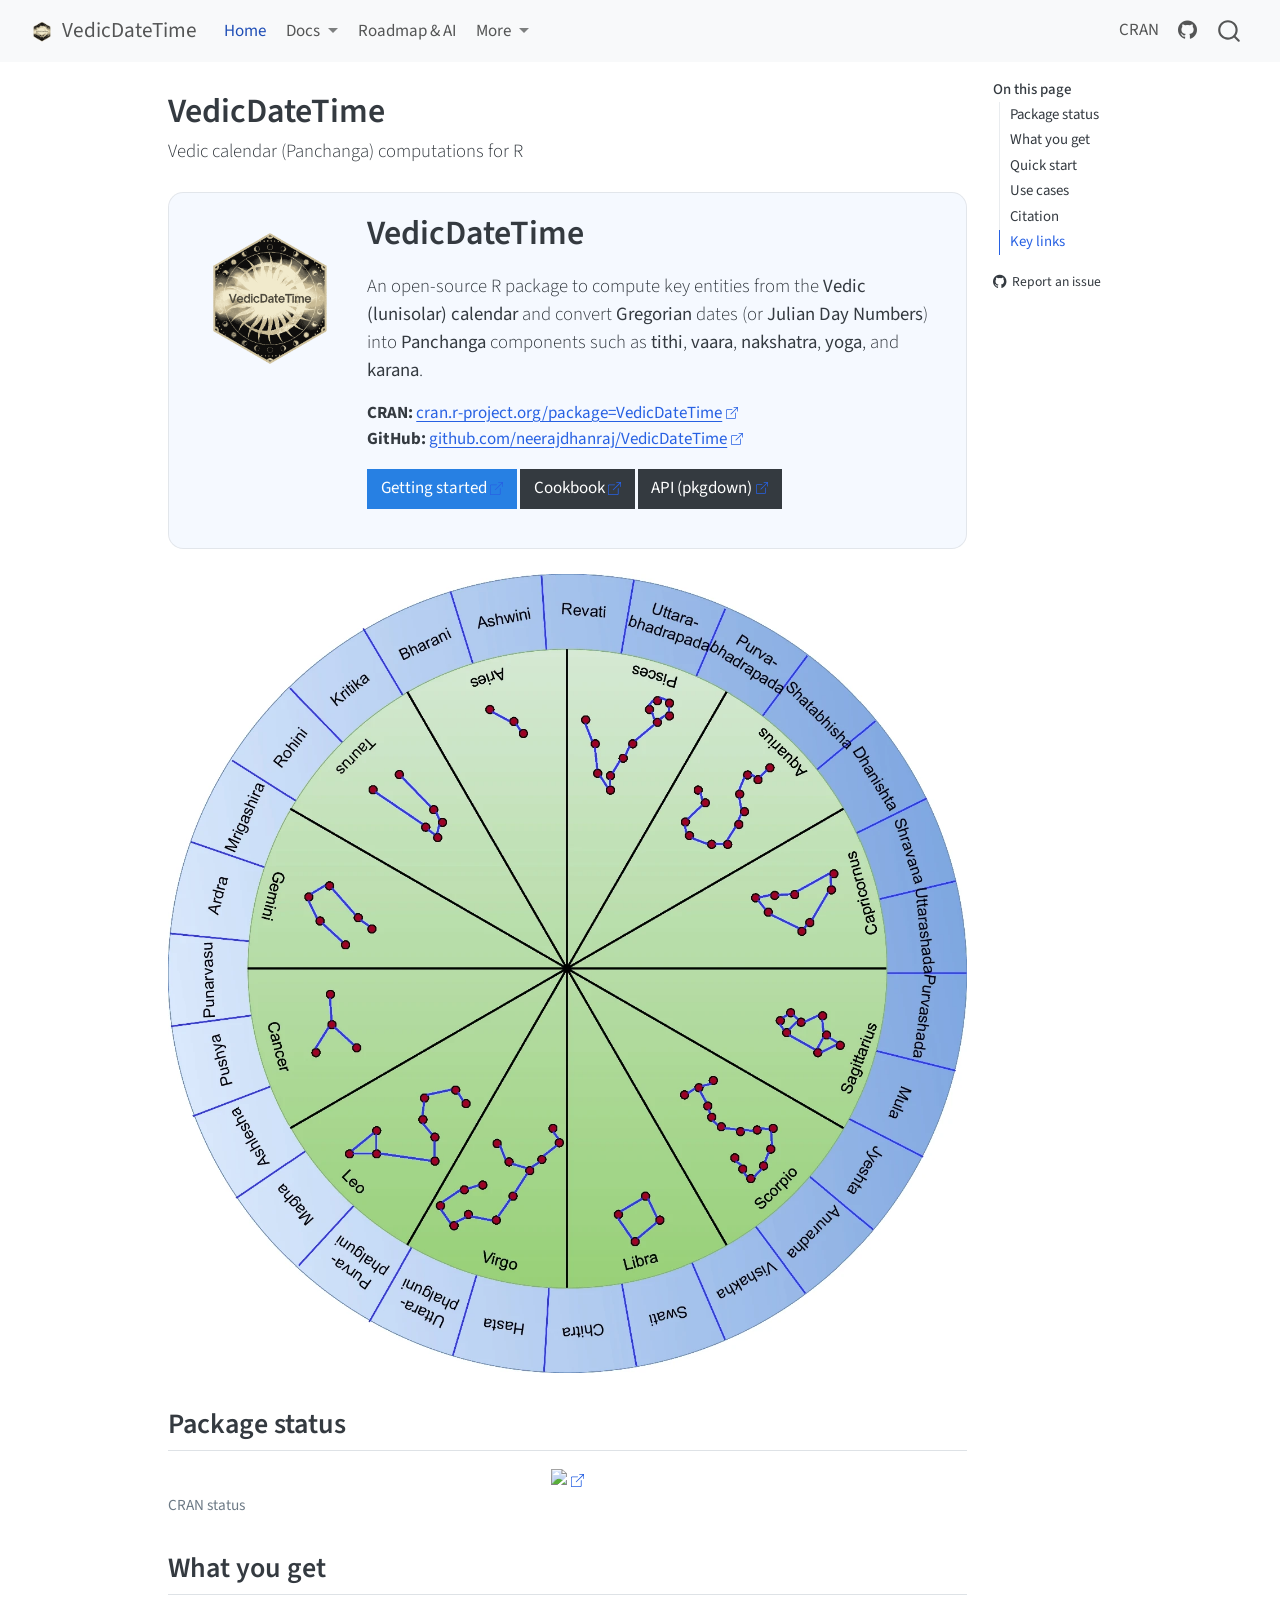
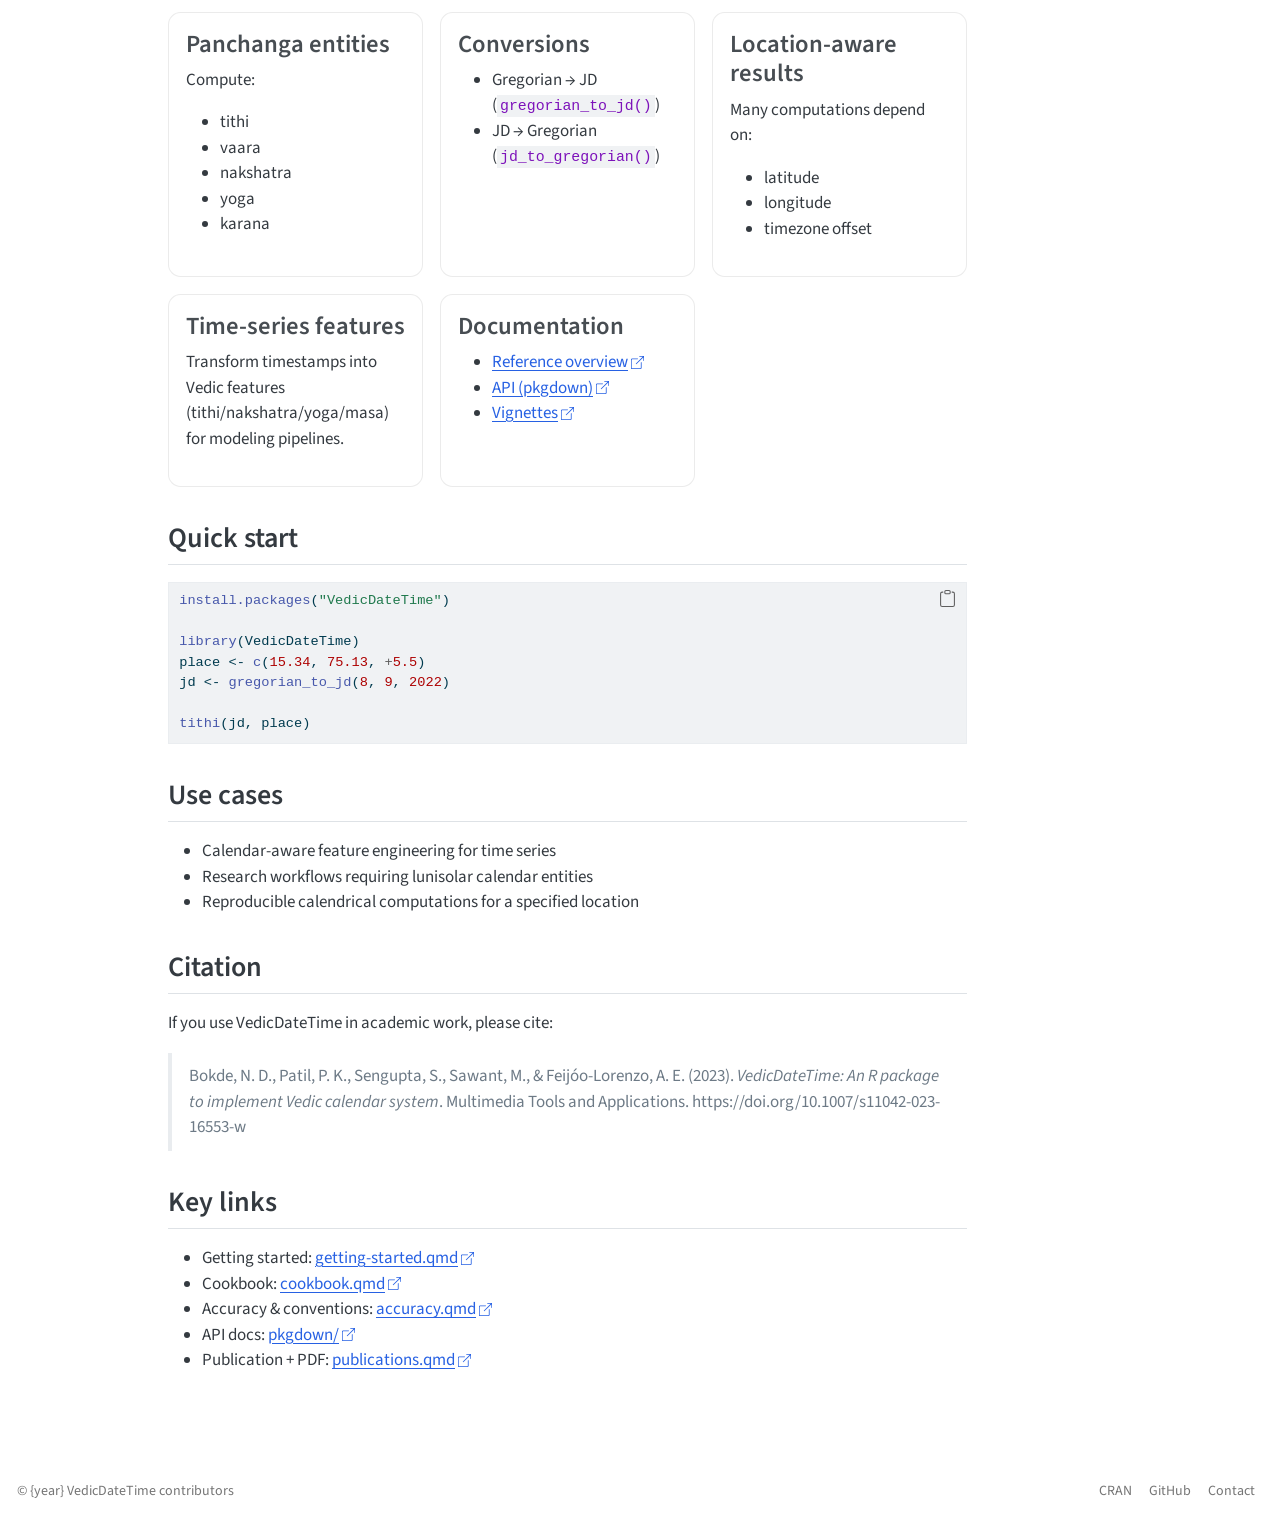
==== commit 185d38d6: "new 5" ====
--- a/docs/index.html
+++ b/docs/index.html
@@ -136,42 +136,76 @@
     <a class="nav-link active" href="./index.html" aria-current="page"> 
 <span class="menu-text">Home</span></a>
   </li>  
-  <li class="nav-item">
-    <a class="nav-link" href="./getting-started.html"> 
-<span class="menu-text">Getting started</span></a>
-  </li>  
-  <li class="nav-item">
-    <a class="nav-link" href="./reference.html"> 
-<span class="menu-text">Reference</span></a>
-  </li>  
-  <li class="nav-item">
-    <a class="nav-link" href="./pkgdown/"> 
-<span class="menu-text">API (pkgdown)</span></a>
-  </li>  
-  <li class="nav-item">
-    <a class="nav-link" href="./articles.html"> 
-<span class="menu-text">Tutorials &amp; case studies</span></a>
-  </li>  
-  <li class="nav-item">
-    <a class="nav-link" href="./publications.html"> 
-<span class="menu-text">Publication</span></a>
-  </li>  
+  <li class="nav-item dropdown ">
+    <a class="nav-link dropdown-toggle" href="#" id="nav-menu-docs" role="link" data-bs-toggle="dropdown" aria-expanded="false">
+ <span class="menu-text">Docs</span>
+    </a>
+    <ul class="dropdown-menu" aria-labelledby="nav-menu-docs">    
+        <li>
+    <a class="dropdown-item" href="./getting-started.html">
+ <span class="dropdown-text">Getting started</span></a>
+  </li>  
+        <li>
+    <a class="dropdown-item" href="./cookbook.html">
+ <span class="dropdown-text">Cookbook</span></a>
+  </li>  
+        <li>
+    <a class="dropdown-item" href="./accuracy.html">
+ <span class="dropdown-text">Accuracy &amp; conventions</span></a>
+  </li>  
+        <li>
+    <a class="dropdown-item" href="./reference.html">
+ <span class="dropdown-text">Reference (overview)</span></a>
+  </li>  
+        <li>
+    <a class="dropdown-item" href="./pkgdown/">
+ <span class="dropdown-text">API (pkgdown)</span></a>
+  </li>  
+        <li>
+    <a class="dropdown-item" href="./articles.html">
+ <span class="dropdown-text">Tutorials &amp; case studies</span></a>
+  </li>  
+    </ul>
+  </li>
   <li class="nav-item">
     <a class="nav-link" href="./roadmap.html"> 
 <span class="menu-text">Roadmap &amp; AI</span></a>
   </li>  
-  <li class="nav-item">
-    <a class="nav-link" href="./faq.html"> 
-<span class="menu-text">FAQ</span></a>
-  </li>  
-  <li class="nav-item">
-    <a class="nav-link" href="./contributing.html"> 
-<span class="menu-text">Contributing</span></a>
-  </li>  
-  <li class="nav-item">
-    <a class="nav-link" href="./contact.html"> 
-<span class="menu-text">Contact</span></a>
-  </li>  
+  <li class="nav-item dropdown ">
+    <a class="nav-link dropdown-toggle" href="#" id="nav-menu-more" role="link" data-bs-toggle="dropdown" aria-expanded="false">
+ <span class="menu-text">More</span>
+    </a>
+    <ul class="dropdown-menu" aria-labelledby="nav-menu-more">    
+        <li>
+    <a class="dropdown-item" href="./publications.html">
+ <span class="dropdown-text">Publication</span></a>
+  </li>  
+        <li>
+    <a class="dropdown-item" href="./contributing.html">
+ <span class="dropdown-text">Contributing</span></a>
+  </li>  
+        <li>
+    <a class="dropdown-item" href="./development.html">
+ <span class="dropdown-text">Development</span></a>
+  </li>  
+        <li>
+    <a class="dropdown-item" href="./faq.html">
+ <span class="dropdown-text">FAQ</span></a>
+  </li>  
+        <li>
+    <a class="dropdown-item" href="./about.html">
+ <span class="dropdown-text">About</span></a>
+  </li>  
+        <li>
+    <a class="dropdown-item" href="./changelog.html">
+ <span class="dropdown-text">Changelog</span></a>
+  </li>  
+        <li>
+    <a class="dropdown-item" href="./contact.html">
+ <span class="dropdown-text">Contact</span></a>
+  </li>  
+    </ul>
+  </li>
 </ul>
             <ul class="navbar-nav navbar-nav-scroll ms-auto">
   <li class="nav-item">
@@ -200,17 +234,11 @@
    
   <ul>
   <li><a href="#package-status" id="toc-package-status" class="nav-link active" data-scroll-target="#package-status">Package status</a></li>
-  <li><a href="#why-vedicdatetime" id="toc-why-vedicdatetime" class="nav-link" data-scroll-target="#why-vedicdatetime">Why VedicDateTime?</a></li>
-  <li><a href="#what-does-the-package-compute-panchanga-and-related-entities" id="toc-what-does-the-package-compute-panchanga-and-related-entities" class="nav-link" data-scroll-target="#what-does-the-package-compute-panchanga-and-related-entities">What does the package compute? (Panchanga and related entities)</a></li>
-  <li><a href="#quick-examples-from-the-paper" id="toc-quick-examples-from-the-paper" class="nav-link" data-scroll-target="#quick-examples-from-the-paper">Quick examples (from the paper)</a>
-  <ul class="collapse">
-  <li><a href="#example-1-tithi" id="toc-example-1-tithi" class="nav-link" data-scroll-target="#example-1-tithi">Example 1: tithi()</a></li>
-  <li><a href="#example-2-vaara-and-names" id="toc-example-2-vaara-and-names" class="nav-link" data-scroll-target="#example-2-vaara-and-names">Example 2: vaara() and names</a></li>
-  <li><a href="#example-3-nakshatra" id="toc-example-3-nakshatra" class="nav-link" data-scroll-target="#example-3-nakshatra">Example 3: nakshatra()</a></li>
-  </ul></li>
-  <li><a href="#typical-workflow" id="toc-typical-workflow" class="nav-link" data-scroll-target="#typical-workflow">Typical workflow</a></li>
-  <li><a href="#research-and-applications" id="toc-research-and-applications" class="nav-link" data-scroll-target="#research-and-applications">Research and applications</a></li>
+  <li><a href="#what-you-get" id="toc-what-you-get" class="nav-link" data-scroll-target="#what-you-get">What you get</a></li>
+  <li><a href="#quick-start" id="toc-quick-start" class="nav-link" data-scroll-target="#quick-start">Quick start</a></li>
+  <li><a href="#use-cases" id="toc-use-cases" class="nav-link" data-scroll-target="#use-cases">Use cases</a></li>
   <li><a href="#citation" id="toc-citation" class="nav-link" data-scroll-target="#citation">Citation</a></li>
+  <li><a href="#key-links" id="toc-key-links" class="nav-link" data-scroll-target="#key-links">Key links</a></li>
   </ul>
 <div class="toc-actions"><ul><li><a href="https://github.com/neerajdhanraj/VedicDateTime/issues/new" class="toc-action"><i class="bi bi-github"></i>Report an issue</a></li></ul></div></nav>
     </div>
@@ -245,9 +273,8 @@
 An open-source R package to compute key entities from the <b>Vedic (lunisolar) calendar</b> and convert <b>Gregorian</b> dates (or <b>Julian Day Numbers</b>) into <b>Panchanga</b> components such as <b>tithi</b>, <b>vaara</b>, <b>nakshatra</b>, <b>yoga</b>, and <b>karana</b>.
 </p>
 <p><strong>CRAN:</strong> <a href="https://cran.r-project.org/package=VedicDateTime">cran.r-project.org/package=VedicDateTime</a><br>
-<strong>GitHub:</strong> <a href="https://github.com/neerajdhanraj/VedicDateTime">github.com/neerajdhanraj/VedicDateTime</a><br>
-<strong>Paper:</strong> <a href="https://doi.org/10.1007/s11042-023-16553-w">doi.org/10.1007/s11042-023-16553-w</a></p>
-<p><a href="./getting-started.html" class="btn btn-primary">Install &amp; first steps</a> <a href="./reference.html" class="btn btn-secondary">Reference overview</a> <a href="pkgdown/" class="btn btn-secondary">API (pkgdown)</a></p>
+<strong>GitHub:</strong> <a href="https://github.com/neerajdhanraj/VedicDateTime">github.com/neerajdhanraj/VedicDateTime</a></p>
+<p><a href="./getting-started.html" class="btn btn-primary">Getting started</a> <a href="./cookbook.html" class="btn btn-secondary">Cookbook</a> <a href="pkgdown/" class="btn btn-secondary">API (pkgdown)</a></p>
 </section>
 </div>
 <p><img src="assets/clipboard-2026-05-11_10-09-35.png" class="img-fluid" alt="Screenshot"></p>
@@ -260,81 +287,67 @@
 </figure>
 </div>
 </section>
-<section id="why-vedicdatetime" class="level2">
-<h2 class="anchored" data-anchor-id="why-vedicdatetime">Why VedicDateTime?</h2>
-<p>Calendar systems used around the world can be <strong>solar</strong>, <strong>lunar</strong>, or <strong>lunisolar</strong>, based on movements of the sun, the moon, or both. The <strong>Gregorian</strong> calendar (solar) is commonly used as a modern time reference for computation.</p>
-<p>The <strong>Vedic calendar</strong> is <strong>lunisolar</strong>. The VedicDateTime paper motivates that a lunisolar calendar can be useful when analyzing activities and time series that may depend on both celestial bodies—especially when studying:</p>
+<section id="what-you-get" class="level2">
+<h2 class="anchored" data-anchor-id="what-you-get">What you get</h2>
+<div class="cards">
+<section id="panchanga-entities" class="level3 card">
+<h3 class="anchored" data-anchor-id="panchanga-entities">Panchanga entities</h3>
+<p>Compute:</p>
 <ul>
-<li><strong>calendar seasonality</strong> (seasonal patterns tied to cultural and astronomical cycles)</li>
-<li><strong>moving-holiday effects</strong> (e.g., festivals whose Gregorian dates shift year to year)</li>
+<li>tithi</li>
+<li>vaara</li>
+<li>nakshatra</li>
+<li>yoga</li>
+<li>karana</li>
 </ul>
-<p>VedicDateTime was designed to make these computations accessible as reliable, reproducible R functions.</p>
-</section>
-<section id="what-does-the-package-compute-panchanga-and-related-entities" class="level2">
-<h2 class="anchored" data-anchor-id="what-does-the-package-compute-panchanga-and-related-entities">What does the package compute? (Panchanga and related entities)</h2>
-<p>The paper discusses <strong>Panchanga</strong> (“five arms”), which consists of:</p>
-<ol type="1">
-<li><strong>Tithi</strong> — a lunar day (related to the lunar phase)</li>
-<li><strong>Vaara</strong> — weekday</li>
-<li><strong>Nakshatra</strong> — constellation segment based on the moon’s position</li>
-<li><strong>Yoga</strong> — derived from sun + moon longitudes</li>
-<li><strong>Karana</strong> — half-tithi</li>
-</ol>
-<p>In addition, the package includes related entities and helpers such as <strong>rashi</strong>, <strong>lagna</strong>, <strong>masa</strong>, <strong>ritu</strong>, <strong>samvatsara</strong>, <strong>sunrise/sunset</strong>, <strong>moonrise/moonset</strong>, solar/lunar longitudes, and conversions between <strong>Gregorian</strong> dates and <strong>Julian day numbers</strong>.</p>
-</section>
-<section id="quick-examples-from-the-paper" class="level2">
-<h2 class="anchored" data-anchor-id="quick-examples-from-the-paper">Quick examples (from the paper)</h2>
-<p>These examples are shown in the package paper. (This website is configured to <em>display</em> code but <strong>not execute it</strong> while building pages.)</p>
-<section id="example-1-tithi" class="level3">
-<h3 class="anchored" data-anchor-id="example-1-tithi">Example 1: tithi()</h3>
-<div class="code-copy-outer-scaffold"><div class="sourceCode" id="cb1"><pre class="sourceCode r code-with-copy"><code class="sourceCode r"><span id="cb1-1"><a href="#cb1-1" aria-hidden="true" tabindex="-1"></a><span class="co"># Julian day number</span></span>
-<span id="cb1-2"><a href="#cb1-2" aria-hidden="true" tabindex="-1"></a>jd <span class="ot">&lt;-</span> <span class="dv">2459778</span></span>
-<span id="cb1-3"><a href="#cb1-3" aria-hidden="true" tabindex="-1"></a></span>
-<span id="cb1-4"><a href="#cb1-4" aria-hidden="true" tabindex="-1"></a><span class="co"># Latitude, Longitude, and timezone of the location</span></span>
-<span id="cb1-5"><a href="#cb1-5" aria-hidden="true" tabindex="-1"></a>place <span class="ot">&lt;-</span> <span class="fu">c</span>(<span class="fl">15.34</span>, <span class="fl">75.13</span>, <span class="sc">+</span><span class="fl">5.5</span>)</span>
+</section>
+<section id="conversions" class="level3 card">
+<h3 class="anchored" data-anchor-id="conversions">Conversions</h3>
+<ul>
+<li>Gregorian → JD (<code>gregorian_to_jd()</code>)</li>
+<li>JD → Gregorian (<code>jd_to_gregorian()</code>)</li>
+</ul>
+</section>
+<section id="location-aware-results" class="level3 card">
+<h3 class="anchored" data-anchor-id="location-aware-results">Location-aware results</h3>
+<p>Many computations depend on:</p>
+<ul>
+<li>latitude</li>
+<li>longitude</li>
+<li>timezone offset</li>
+</ul>
+</section>
+<section id="time-series-features" class="level3 card">
+<h3 class="anchored" data-anchor-id="time-series-features">Time-series features</h3>
+<p>Transform timestamps into Vedic features (tithi/nakshatra/yoga/masa) for modeling pipelines.</p>
+</section>
+<section id="documentation" class="level3 card">
+<h3 class="anchored" data-anchor-id="documentation">Documentation</h3>
+<ul>
+<li><a href="./reference.html">Reference overview</a></li>
+<li><a href="pkgdown/">API (pkgdown)</a></li>
+<li><a href="./articles.html">Vignettes</a></li>
+</ul>
+</section>
+</div>
+</section>
+<section id="quick-start" class="level2">
+<h2 class="anchored" data-anchor-id="quick-start">Quick start</h2>
+<div class="code-copy-outer-scaffold"><div class="sourceCode" id="cb1"><pre class="sourceCode r code-with-copy"><code class="sourceCode r"><span id="cb1-1"><a href="#cb1-1" aria-hidden="true" tabindex="-1"></a><span class="fu">install.packages</span>(<span class="st">"VedicDateTime"</span>)</span>
+<span id="cb1-2"><a href="#cb1-2" aria-hidden="true" tabindex="-1"></a></span>
+<span id="cb1-3"><a href="#cb1-3" aria-hidden="true" tabindex="-1"></a><span class="fu">library</span>(VedicDateTime)</span>
+<span id="cb1-4"><a href="#cb1-4" aria-hidden="true" tabindex="-1"></a>place <span class="ot">&lt;-</span> <span class="fu">c</span>(<span class="fl">15.34</span>, <span class="fl">75.13</span>, <span class="sc">+</span><span class="fl">5.5</span>)</span>
+<span id="cb1-5"><a href="#cb1-5" aria-hidden="true" tabindex="-1"></a>jd <span class="ot">&lt;-</span> <span class="fu">gregorian_to_jd</span>(<span class="dv">8</span>, <span class="dv">9</span>, <span class="dv">2022</span>)</span>
 <span id="cb1-6"><a href="#cb1-6" aria-hidden="true" tabindex="-1"></a></span>
-<span id="cb1-7"><a href="#cb1-7" aria-hidden="true" tabindex="-1"></a><span class="fu">tithi</span>(jd, place)</span>
-<span id="cb1-8"><a href="#cb1-8" aria-hidden="true" tabindex="-1"></a><span class="co">#&gt; [1] 20 20 55 35</span></span></code></pre></div><button title="Copy to Clipboard" class="code-copy-button"><i class="bi"></i></button></div>
-<p>Interpretation described in the paper:</p>
+<span id="cb1-7"><a href="#cb1-7" aria-hidden="true" tabindex="-1"></a><span class="fu">tithi</span>(jd, place)</span></code></pre></div><button title="Copy to Clipboard" class="code-copy-button"><i class="bi"></i></button></div>
+</section>
+<section id="use-cases" class="level2">
+<h2 class="anchored" data-anchor-id="use-cases">Use cases</h2>
 <ul>
-<li>the first number is the <strong>tithi index</strong> (there are 30 tithis)</li>
-<li>the remaining numbers represent the <strong>ending time</strong> as <code>hour minute second</code></li>
+<li>Calendar-aware feature engineering for time series</li>
+<li>Research workflows requiring lunisolar calendar entities</li>
+<li>Reproducible calendrical computations for a specified location</li>
 </ul>
-</section>
-<section id="example-2-vaara-and-names" class="level3">
-<h3 class="anchored" data-anchor-id="example-2-vaara-and-names">Example 2: vaara() and names</h3>
-<div class="code-copy-outer-scaffold"><div class="sourceCode" id="cb2"><pre class="sourceCode r code-with-copy"><code class="sourceCode r"><span id="cb2-1"><a href="#cb2-1" aria-hidden="true" tabindex="-1"></a><span class="fu">vaara</span>(<span class="dv">2459778</span>)</span>
-<span id="cb2-2"><a href="#cb2-2" aria-hidden="true" tabindex="-1"></a><span class="co">#&gt; [1] 1</span></span>
-<span id="cb2-3"><a href="#cb2-3" aria-hidden="true" tabindex="-1"></a></span>
-<span id="cb2-4"><a href="#cb2-4" aria-hidden="true" tabindex="-1"></a><span class="fu">get_vaara_name</span>(<span class="dv">2459778</span>)</span>
-<span id="cb2-5"><a href="#cb2-5" aria-hidden="true" tabindex="-1"></a><span class="co">#&gt; [1] "Ravivar"</span></span></code></pre></div><button title="Copy to Clipboard" class="code-copy-button"><i class="bi"></i></button></div>
-</section>
-<section id="example-3-nakshatra" class="level3">
-<h3 class="anchored" data-anchor-id="example-3-nakshatra">Example 3: nakshatra()</h3>
-<div class="code-copy-outer-scaffold"><div class="sourceCode" id="cb3"><pre class="sourceCode r code-with-copy"><code class="sourceCode r"><span id="cb3-1"><a href="#cb3-1" aria-hidden="true" tabindex="-1"></a><span class="fu">nakshatra</span>(<span class="dv">2459778</span>, <span class="fu">c</span>(<span class="fl">15.34</span>, <span class="fl">75.13</span>, <span class="sc">+</span><span class="fl">5.5</span>))</span>
-<span id="cb3-2"><a href="#cb3-2" aria-hidden="true" tabindex="-1"></a><span class="co">#&gt; [1] 25 24 24  1</span></span></code></pre></div><button title="Copy to Clipboard" class="code-copy-button"><i class="bi"></i></button></div>
-<p>The paper explains this as nakshatra index + ending time.</p>
-</section>
-</section>
-<section id="typical-workflow" class="level2">
-<h2 class="anchored" data-anchor-id="typical-workflow">Typical workflow</h2>
-<p>A typical workflow in the paper is:</p>
-<ol type="1">
-<li>Start with a Gregorian date-time (or directly a Julian day number)</li>
-<li>Choose a <strong>place</strong> (latitude, longitude, timezone)</li>
-<li>Compute one or more Panchanga entities</li>
-<li>Optionally map numeric indices to names (e.g., <code>get_vaara_name()</code>)</li>
-</ol>
-<p>See <a href="./getting-started.html">Getting started</a> for a step-by-step guide.</p>
-</section>
-<section id="research-and-applications" class="level2">
-<h2 class="anchored" data-anchor-id="research-and-applications">Research and applications</h2>
-<p>The paper includes two demonstrations showing how VedicDateTime can be used in practice:</p>
-<ul>
-<li><strong>Seasonality analysis</strong> on India’s Index of Industrial Production (IIP)</li>
-<li><strong>Diwali regressors</strong> to model moving-holiday effects pre/post Diwali</li>
-</ul>
-<p>See <a href="./articles.html">Tutorials &amp; case studies</a>.</p>
 </section>
 <section id="citation" class="level2">
 <h2 class="anchored" data-anchor-id="citation">Citation</h2>
@@ -342,6 +355,16 @@
 <blockquote class="blockquote">
 <p>Bokde, N. D., Patil, P. K., Sengupta, S., Sawant, M., &amp; Feijóo-Lorenzo, A. E. (2023). <em>VedicDateTime: An R package to implement Vedic calendar system</em>. Multimedia Tools and Applications. https://doi.org/10.1007/s11042-023-16553-w</p>
 </blockquote>
+</section>
+<section id="key-links" class="level2">
+<h2 class="anchored" data-anchor-id="key-links">Key links</h2>
+<ul>
+<li>Getting started: <a href="./getting-started.html">getting-started.qmd</a></li>
+<li>Cookbook: <a href="./cookbook.html">cookbook.qmd</a></li>
+<li>Accuracy &amp; conventions: <a href="./accuracy.html">accuracy.qmd</a></li>
+<li>API docs: <a href="pkgdown/">pkgdown/</a></li>
+<li>Publication + PDF: <a href="./publications.html">publications.qmd</a></li>
+</ul>
 
 
 </section>
@@ -776,8 +799,8 @@
 </a>
   </li>  
     <li class="nav-item">
-    <a class="nav-link" href="./publications.html">
-<p>Publication</p>
+    <a class="nav-link" href="./contact.html">
+<p>Contact</p>
 </a>
   </li>  
 </ul>
--- a/docs/styles.css
+++ b/docs/styles.css
@@ -1,4 +1,9 @@
 /* VedicDateTime website custom styling */
+
+:root {
+  --vdt-border: rgba(0,0,0,0.08);
+  --vdt-soft: rgba(13,110,253,0.04);
+}
 
 /* Layout helpers */
 .hero {
@@ -6,9 +11,9 @@
   grid-template-columns: 160px 1fr;
   gap: 1rem;
   padding: 1.25rem;
-  border: 1px solid rgba(0,0,0,0.08);
+  border: 1px solid var(--vdt-border);
   border-radius: 0.9rem;
-  background: rgba(13,110,253,0.04);
+  background: var(--vdt-soft);
   margin-bottom: 1.5rem;
 }
 
@@ -25,10 +30,6 @@
   font-size: 1.1rem;
 }
 
-.callout-note {
-  border-left: 0.35rem solid rgba(13,110,253,0.75);
-}
-
 /* Card grid */
 .cards {
   display: grid;
@@ -38,7 +39,7 @@
 }
 
 .card {
-  border: 1px solid rgba(0,0,0,0.08);
+  border: 1px solid var(--vdt-border);
   border-radius: 0.75rem;
   padding: 1rem;
   background: #fff;
@@ -46,6 +47,24 @@
 
 .card h3 {
   margin-top: 0;
+}
+
+/* Callouts */
+.callout {
+  border: 1px solid var(--vdt-border);
+  border-radius: 0.75rem;
+}
+
+.callout-tip {
+  border-left: 0.35rem solid rgba(25,135,84,0.75);
+}
+
+.callout-warning {
+  border-left: 0.35rem solid rgba(255,193,7,0.9);
+}
+
+.callout-note {
+  border-left: 0.35rem solid rgba(13,110,253,0.75);
 }
 
 .small {
